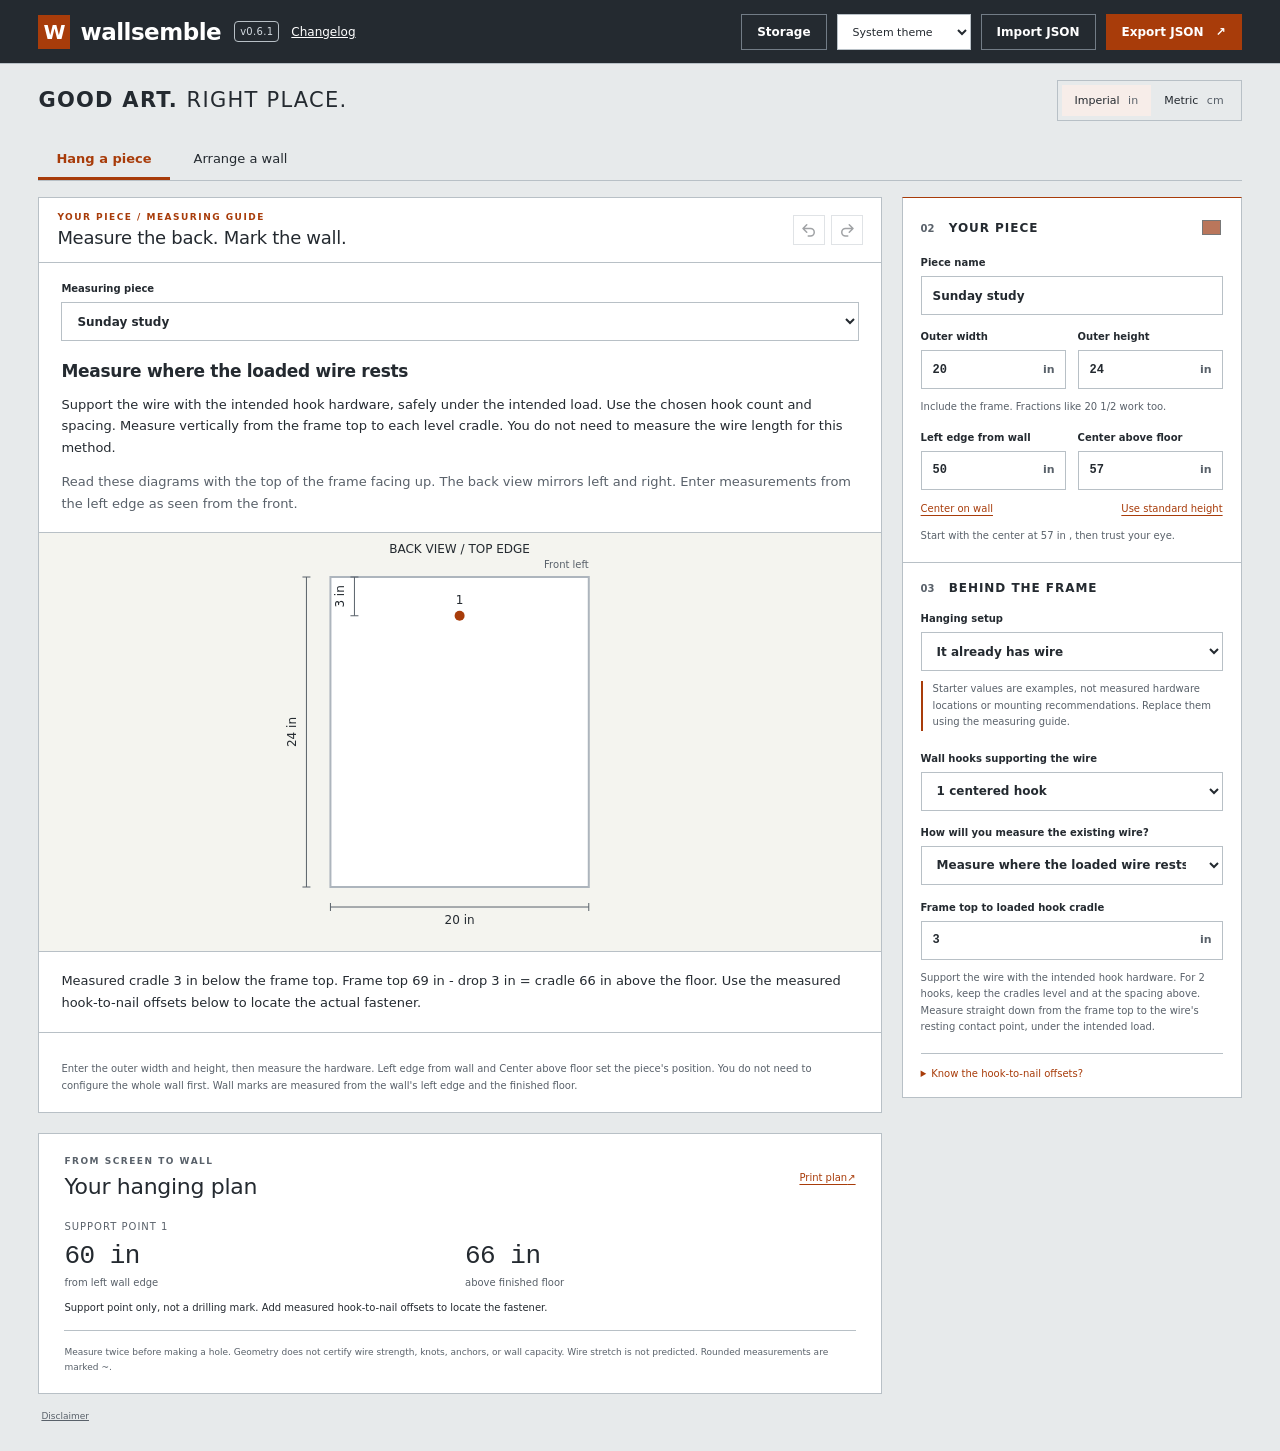
==== index.html @ 039a0213 "deploy: v0.6.1" ====
<!doctype html>
<html lang="en">
  <head>
    <meta charset="UTF-8">
    <meta name="viewport" content="width=device-width, initial-scale=1.0">
    <meta name="theme-color" content="#e7eaeb">
    <script>
    try {
      const preference = localStorage.getItem("wallsemble.theme") || "system";
      const dark =
        preference === "dark" ||
        (preference === "system" &&
          matchMedia("(prefers-color-scheme: dark)").matches);
      document.documentElement.dataset.theme = dark ? "dark" : "light";
    } catch {
      document.documentElement.dataset.theme = matchMedia(
        "(prefers-color-scheme: dark)",
      ).matches
        ? "dark"
        : "light";
    }
    </script>
    <meta
      name="description"
      content="A little planning for a wall that feels right. Calculate picture hanging points, explore placement, and keep your measurements on your device."
    >
    <title>Wallsemble - make room for your art</title>
    <link
      rel="icon"
      href="data:image/svg+xml,%3Csvg xmlns='http://www.w3.org/2000/svg' viewBox='0 0 32 32'%3E%3Crect width='32' height='32' fill='%23a83c0a'/%3E%3Cpath d='M7 9l4 15 5-11 5 11 4-15' fill='none' stroke='%23ffffff' stroke-width='2'/%3E%3C/svg%3E"
    >
    <script type="module" crossorigin src="./assets/app-CpBJ0IDQ.js"></script>
    <link rel="modulepreload" crossorigin href="./assets/theme-D4Ay0iBO.js">
    <link rel="stylesheet" crossorigin href="./assets/theme-w2o9_EHN.css">
  </head>
  <body>
    <a class="skip-link" href="#workspace">Skip to workspace</a>
    <header class="topbar">
      <div class="brand-group">
        <a class="brand" href="./" aria-label="Wallsemble home">
          <span class="brand-mark" aria-hidden="true">W</span>wallsemble<span
            class="version"
          >
            v0.6.1
          </span>
        </a>
        <a
          class="release-link"
          href="./changelog.html"
          target="_blank"
          rel="noopener"
          title="Open changelog in a new tab"
          >Changelog</a
        >
      </div>
      <div class="top-actions">
        <button id="storage-button" class="button quiet" type="button">
          Storage
        </button>
        <select id="theme-picker" aria-label="Color theme">
          <option value="system">System theme</option>
          <option value="light">Light theme</option>
          <option value="dark">Dark theme</option>
        </select>
        <button id="import-button" class="button quiet" type="button">
          Import JSON
        </button>
        <input
          id="import-file"
          type="file"
          accept=".json,application/json"
          hidden
        >
        <button id="export-button" class="button dark" type="button">
          Export JSON<span aria-hidden="true">&#8599;</span>
        </button>
      </div>
    </header>

    <main id="workspace">
      <section class="intro" aria-labelledby="page-title">
        <div>
          <p class="eyebrow">A PLACE FOR YOUR PIECES</p>
          <h1 id="page-title">Good art. <em>Right place.</em></h1>
          <p class="intro-copy">
            Choose a position and calculate your hanging points.
          </p>
        </div>
        <fieldset class="unit-picker" aria-label="Measurement units">
          <button type="button" data-units="in" aria-pressed="true">
            Imperial <span>in</span>
          </button>
          <button type="button" data-units="cm" aria-pressed="false">
            Metric <span>cm</span>
          </button>
        </fieldset>
      </section>
      <p id="notice" class="notice" role="status" hidden></p>
      <p id="save-status" class="notice" role="status" hidden></p>
      <div class="workspace-tabs" role="tablist" aria-label="Planning views">
        <button
          id="workspace-hang"
          type="button"
          role="tab"
          aria-selected="true"
          aria-controls="hang-view"
        >
          Hang a piece
        </button>
        <button
          id="workspace-arrange"
          type="button"
          role="tab"
          aria-selected="false"
          aria-controls="arrange-view"
          tabindex="-1"
        >
          Arrange a wall
        </button>
      </div>
      <div class="workspace-grid">
        <aside class="controls" aria-label="Arrangement measurements">
          <div class="tool-tabs" role="tablist" aria-label="Workspace tools">
            <button
              id="tab-wall"
              role="tab"
              type="button"
              aria-controls="tool-wall"
              aria-selected="false"
              tabindex="-1"
            >
              Wall <kbd aria-hidden="true">1</kbd>
            </button>
            <button
              id="tab-arrange"
              role="tab"
              type="button"
              aria-controls="tool-arrange"
              aria-selected="true"
            >
              Arrange <kbd aria-hidden="true">2</kbd>
            </button>
            <button
              id="tab-install"
              role="tab"
              type="button"
              aria-controls="tool-install"
              aria-selected="false"
              tabindex="-1"
            >
              Install <kbd aria-hidden="true">3</kbd>
            </button>
          </div>
          <p id="tool-description" class="tool-description"></p>
          <fieldset class="mode-picker" aria-label="What are you hanging?">
            <button
              class="mode active"
              data-mode="single"
              type="button"
              aria-pressed="true"
            >
              <span class="mode-symbol" aria-hidden="true">&#9633;</span>
              A large piece
            </button>
            <button
              class="mode"
              data-mode="composition"
              type="button"
              aria-pressed="false"
            >
              <span class="mode-symbol" aria-hidden="true">&#9707;</span>
              Composition
            </button>
          </fieldset>
          <section
            id="layout-controls"
            class="control-section"
            aria-labelledby="layout-heading"
          >
            <div class="section-heading">
              <h2 id="layout-heading">Your arrangements</h2>
              <span id="piece-count" class="small-label"></span>
            </div>
            <label>Active layout<select id="layout-picker"></select></label>
            <label class="spaced"
              >Layout name<input
                id="layout-name"
                type="text"
                maxlength="100"
              ></label
            >
            <div class="inline-actions">
              <button id="copy-layout" class="text-button" type="button">
                Duplicate layout
              </button><button
                id="delete-layout"
                class="text-button"
                type="button"
              >
                Delete layout
              </button>
            </div>
            <div id="composition-tools" hidden>
              <p class="small-label spaced">
                PIECES
                <span class="hint"> / select to edit, check to group</span>
              </p>
              <div id="piece-list" class="piece-list"></div>
              <div class="composition-actions">
                <button id="add-piece" class="button quiet" type="button">
                  Add piece
                </button><button
                  id="copy-piece"
                  class="button quiet"
                  type="button"
                >
                  Duplicate
                </button><button
                  id="delete-piece"
                  class="button quiet"
                  type="button"
                >
                  Delete selected
                </button>
              </div>
              <p id="selection-summary" class="hint" role="status"></p>
              <button
                id="select-composition"
                class="text-button spaced"
                type="button"
              >
                Select composition
              </button>
              <div class="inline-actions">
                <button id="group-pieces" class="text-button" type="button">
                  Group selected
                </button><button
                  id="ungroup-pieces"
                  class="text-button"
                  type="button"
                >
                  Ungroup
                </button>
              </div>
              <label id="group-name-label" class="spaced" hidden
                >Composition name<input
                  id="group-name"
                  type="text"
                  maxlength="100"
                ></label
              >
              <p class="small-label spaced">LAYOUT PRESETS</p>
              <label class="inset-label"
                >Template gap<span class="measure-input short"
                  ><input id="layout-gap" type="text" inputmode="decimal">
                  <span data-unit>in</span></span
                ></label
              >
              <fieldset class="preset-grid" aria-label="Layout presets">
                <button data-arrange="row" class="button quiet" type="button">
                  <svg viewBox="0 0 64 40" aria-hidden="true">
                    <path
                      d="M5 10h14v20H5z M25 10h14v20H25z M45 10h14v20H45z"
                    />
                  </svg
                  >Row
                </button>
                <button
                  data-arrange="column"
                  class="button quiet"
                  type="button"
                >
                  <svg viewBox="0 0 64 40" aria-hidden="true">
                    <path d="M23 2h18v9H23z M23 15h18v10H23z M23 29h18v9H23z" />
                  </svg
                  >Column
                </button>
                <button data-arrange="grid" class="button quiet" type="button">
                  <svg viewBox="0 0 64 40" aria-hidden="true">
                    <path
                      d="M12 3h16v14H12z M36 3h16v14H36z M12 23h16v14H12z M36 23h16v14H36z"
                    />
                  </svg
                  >Grid
                </button>
                <button
                  data-arrange="staggered"
                  class="button quiet"
                  type="button"
                >
                  <svg viewBox="0 0 64 40" aria-hidden="true">
                    <path
                      d="M4 3h16v14H4z M28 3h16v14H28z M16 23h16v14H16z M40 23h16v14H40z"
                    />
                  </svg
                  >Staggered
                </button>
                <button
                  data-arrange="staircase"
                  class="button quiet"
                  type="button"
                >
                  <svg viewBox="0 0 64 40" aria-hidden="true">
                    <path d="M5 22h14v16H5z M25 12h14v16H25z M45 2h14v16H45z" />
                  </svg
                  >Staircase
                </button>
                <button
                  id="randomize-layout"
                  class="button quiet"
                  type="button"
                >
                  <svg viewBox="0 0 64 40" aria-hidden="true">
                    <path
                      d="M5 8h14v22H5z M25 2h15v14H25z M25 22h15v16H25z M46 10h13v20H46z"
                    />
                  </svg
                  >Randomize
                </button>
              </fieldset>
              <p id="arrangement-status" class="hint" role="status">
                Presets fit inside wall insets and furniture clearance without
                changing sizes or gaps. Randomize also avoids other pieces.
              </p>
              <div class="composition-actions">
                <button data-arrange="top" class="button quiet" type="button">
                  Align tops
                </button><button
                  data-arrange="middle"
                  class="button quiet"
                  type="button"
                >
                  Align centers
                </button><button
                  data-arrange="distribute"
                  class="button quiet"
                  type="button"
                >
                  Equal gaps
                </button>
              </div>
              <label class="snap-toggle"
                ><input id="snap-toggle" type="checkbox">
                Snap while dragging
                <span id="snap-step" class="hint"></span></label
              >
              <p class="hint">
                Click a picture to select it; drag to move the selection.
                Shift-click adds or removes pieces. Use Select composition to
                move the whole group. Tools affect checked pieces, or all pieces
                if fewer than 2 are checked.
              </p>
            </div>
          </section>
          <form id="measurements" novalidate>
            <div id="hang-fields"></div>
            <div
              id="tool-wall"
              role="tabpanel"
              aria-labelledby="tab-wall"
              hidden
            ></div>
            <div
              id="tool-arrange"
              role="tabpanel"
              aria-labelledby="tab-arrange"
            ></div>
            <div
              id="tool-install"
              role="tabpanel"
              aria-labelledby="tab-install"
              hidden
            >
              <div id="install-fields"></div>
            </div>
            <section class="control-section" aria-labelledby="wall-heading">
              <div class="section-heading">
                <h2 id="wall-heading"><span>01</span> Your wall</h2>
                <span class="small-label">Shared by all layouts</span>
              </div>
              <p class="section-copy">Start with the space you have.</p>
              <div class="field-grid">
                <label>
                  Wall width
                  <span class="measure-input">
                    <input
                      id="wall-width"
                      data-path="wall.width"
                      inputmode="decimal"
                      type="text"
                    >
                    <span data-unit>in</span>
                  </span>
                </label>
                <label>
                  Wall height
                  <span class="measure-input">
                    <input
                      id="wall-height"
                      data-path="wall.height"
                      inputmode="decimal"
                      type="text"
                    >
                    <span data-unit>in</span>
                  </span>
                </label>
              </div>
              <label class="snap-toggle"
                ><input id="link-insets" type="checkbox" checked>
                Link wall insets <small>(uses left inset)</small></label
              >
              <label id="uniform-inset" class="inset-label">
                Inset on all sides
                <span class="measure-input short">
                  <input id="wall-padding" inputmode="decimal" type="text">
                  <span data-unit>in</span>
                </span>
              </label>
              <div
                id="individual-insets"
                class="field-grid inset-fields"
                hidden
              >
                <label
                  >Top inset<span class="measure-input"
                    ><input
                      id="inset-top"
                      data-path="wall.padding.top"
                      inputmode="decimal"
                      type="text"
                    ><span data-unit>in</span></span
                  ></label
                >
                <label
                  >Right inset<span class="measure-input"
                    ><input
                      id="inset-right"
                      data-path="wall.padding.right"
                      inputmode="decimal"
                      type="text"
                    ><span data-unit>in</span></span
                  ></label
                >
                <label
                  >Bottom inset<span class="measure-input"
                    ><input
                      id="inset-bottom"
                      data-path="wall.padding.bottom"
                      inputmode="decimal"
                      type="text"
                    ><span data-unit>in</span></span
                  ></label
                >
                <label
                  >Left inset<span class="measure-input"
                    ><input
                      id="inset-left"
                      data-path="wall.padding.left"
                      inputmode="decimal"
                      type="text"
                    ><span data-unit>in</span></span
                  ></label
                >
              </div>
              <p class="hint">
                The dashed line is a guide, not a boundary. Insets never move
                your pieces.
              </p>
            </section>

            <div id="piece-fields-home">
              <div id="piece-fields">
                <section
                  class="control-section"
                  aria-labelledby="piece-heading"
                >
                  <div class="section-heading">
                    <h2 id="piece-heading"><span>02</span> Your piece</h2>
                    <input
                      id="piece-color"
                      type="color"
                      aria-label="Piece color"
                    >
                  </div>
                  <label>
                    Piece name
                    <input id="piece-label" type="text" maxlength="100">
                  </label>
                  <div class="field-grid spaced">
                    <label>
                      Outer width
                      <span class="measure-input">
                        <input
                          id="piece-width"
                          data-path="piece.shape.width"
                          inputmode="decimal"
                          type="text"
                        >
                        <span data-unit>in</span>
                      </span>
                    </label>
                    <label>
                      Outer height
                      <span class="measure-input">
                        <input
                          id="piece-height"
                          data-path="piece.shape.height"
                          inputmode="decimal"
                          type="text"
                        >
                        <span data-unit>in</span>
                      </span>
                    </label>
                  </div>
                  <p class="hint">
                    Include the frame. Fractions like 20 1/2 work too.
                  </p>
                  <div class="field-grid spaced">
                    <label>
                      Left edge from wall
                      <span class="measure-input">
                        <input
                          id="piece-left"
                          data-path="piece.left"
                          inputmode="decimal"
                          type="text"
                        >
                        <span data-unit>in</span>
                      </span>
                    </label>
                    <label>
                      Center above floor
                      <span class="measure-input">
                        <input
                          id="piece-center"
                          data-path="piece.centerHeight"
                          inputmode="decimal"
                          type="text"
                        >
                        <span data-unit>in</span>
                      </span>
                    </label>
                  </div>
                  <div class="inline-actions">
                    <button id="center-piece" class="text-button" type="button">
                      Center on wall
                    </button>
                    <button id="reset-height" class="text-button" type="button">
                      Use standard height
                    </button>
                  </div>
                  <p class="hint">
                    Start with the center at
                    <span id="standard-height">57 in</span>
                    , then trust your eye.
                  </p>
                </section>

                <section
                  class="control-section"
                  aria-labelledby="hardware-heading"
                >
                  <div class="section-heading">
                    <h2 id="hardware-heading">
                      <span>03</span>
                      Behind the frame
                    </h2>
                  </div>
                  <label>
                    Hanging setup<select id="hanging-kind">
                      <option value="existing-wire">It already has wire</option>
                      <option value="direct-one">1 direct hanger</option>
                      <option value="direct-two">2 direct hangers</option>
                      <option value="new-wire">I'm adding wire or twine</option>
                    </select>
                  </label>
                  <p class="hint example-note">
                    Starter values are examples, not measured hardware locations
                    or mounting recommendations. Replace them using the
                    measuring guide.
                  </p>
                  <div id="wire-settings">
                    <label
                      >Wall hooks supporting the wire<select
                        id="wire-hook-count"
                      >
                        <option value="1">1 centered hook</option>
                        <option value="2">2 centered, level hooks</option>
                      </select></label
                    >
                    <label id="wire-spacing-field" class="spaced" hidden
                      >Distance between hook cradles<span class="measure-input"
                        ><input
                          id="wire-hook-spacing"
                          data-path="piece.hanging.wire.hookSpacing"
                          type="text"
                          inputmode="decimal"
                        ><span data-unit>in</span></span
                      ></label
                    >
                    <label id="wire-input-field" class="spaced"
                      >How will you measure the existing wire?<select
                        id="wire-input"
                      >
                        <option value="measured">
                          Measure where the loaded wire rests
                        </option>
                        <option value="length">
                          Calculate from its existing length
                        </option>
                      </select></label
                    >
                  </div>
                  <div data-setup="existing-wire" class="setup-fields">
                    <label>
                      Frame top to loaded hook cradle
                      <span class="measure-input">
                        <input
                          id="support-drop"
                          data-path="piece.hanging.supportDrop"
                          inputmode="decimal"
                          type="text"
                        >
                        <span data-unit>in</span>
                      </span>
                    </label>
                    <p class="hint">
                      Support the wire with the intended hook hardware. For 2
                      hooks, keep the cradles level and at the spacing above.
                      Measure straight down from the frame top to the wire's
                      resting contact point, under the intended load.
                    </p>
                  </div>
                  <div data-setup="direct" class="setup-fields" hidden>
                    <p class="hint">
                      Measure each resting point from the frame's top-left
                      corner, as seen from the front. Transfer measurements from
                      the back with care. Each setup keeps its own measurements.
                    </p>
                    <button
                      id="direct-example"
                      class="text-button"
                      type="button"
                    >
                      Use centered example
                    </button>
                    <p class="hint">
                      Replaces this setup's positions; Undo restores them.
                      Examples are not measured hardware locations. Use your
                      actual support measurements before installing.
                    </p>
                    <div class="field-grid">
                      <label>
                        Hanger 1 from left
                        <span class="measure-input">
                          <input
                            id="direct-1-x"
                            data-path="piece.hanging.direct.0.x"
                            inputmode="decimal"
                            type="text"
                          >
                          <span data-unit>in</span>
                        </span>
                      </label>
                      <label>
                        Hanger 1 below top
                        <span class="measure-input">
                          <input
                            id="direct-1-y"
                            data-path="piece.hanging.direct.0.y"
                            inputmode="decimal"
                            type="text"
                          >
                          <span data-unit>in</span>
                        </span>
                      </label>
                    </div>
                    <div id="second-hanger" class="field-grid spaced" hidden>
                      <label>
                        Hanger 2 from left
                        <span class="measure-input">
                          <input
                            id="direct-2-x"
                            data-path="piece.hanging.direct.1.x"
                            inputmode="decimal"
                            type="text"
                          >
                          <span data-unit>in</span>
                        </span>
                      </label>
                      <label>
                        Hanger 2 below top
                        <span class="measure-input">
                          <input
                            id="direct-2-y"
                            data-path="piece.hanging.direct.1.y"
                            inputmode="decimal"
                            type="text"
                          >
                          <span data-unit>in</span>
                        </span>
                      </label>
                    </div>
                  </div>
                  <div id="wire-geometry" class="setup-fields" hidden>
                    <p class="hint">
                      Measure the actual attachment contact points on the back
                      of the frame. This geometry assumes level attachments
                      centered on the frame and level hooks. For asymmetric
                      attachments, use the loaded-contact measurement instead.
                    </p>
                    <label id="wire-length-field" hidden
                      >C. Existing wire between attachments<span
                        class="measure-input"
                        ><input
                          id="wire-length"
                          data-path="piece.hanging.wire.length"
                          data-optional
                          type="text"
                          inputmode="decimal"
                          placeholder="Measure along the wire"
                        ><span data-unit>in</span></span
                      ><small
                        >Follow the wire between its attachment contact points.
                        Exclude wrapped or loose ends.</small
                      ></label
                    >
                    <label>
                      A. Distance between attachments
                      <span class="measure-input">
                        <input
                          id="wire-span"
                          data-path="piece.hanging.wire.span"
                          inputmode="decimal"
                          type="text"
                        >
                        <span data-unit>in</span>
                      </span>
                    </label>
                    <div class="field-grid spaced">
                      <label>
                        B. Attachments below frame top
                        <span class="measure-input">
                          <input
                            id="wire-attachment"
                            data-path="piece.hanging.wire.attachmentDrop"
                            inputmode="decimal"
                            type="text"
                          >
                          <span data-unit>in</span>
                        </span>
                      </label>
                      <label id="wire-target-field">
                        C. Hook cradle below frame top
                        <span class="measure-input">
                          <input
                            id="wire-support"
                            data-path="piece.hanging.wire.supportDrop"
                            inputmode="decimal"
                            type="text"
                          >
                          <span data-unit>in</span>
                        </span>
                      </label>
                    </div>
                    <label id="wire-target-control"
                      >Choose the wire's rise visually<input
                        id="wire-target-slider"
                        type="range"
                        min="0"
                        max="5"
                        step="0.0625"
                      ><small
                        >Move the orange control in the diagram or use this
                        slider. The attachment locations stay fixed. A shallower
                        wire angle increases forces; this is geometry, not a
                        strength recommendation.</small
                      ></label
                    >
                    <div id="wire-allowances">
                      <p class="small-label spaced">
                        EXTRA FOR FASTENING EACH END
                      </p>
                      <div class="field-grid">
                        <label>
                          Left allowance
                          <span class="measure-input">
                            <input
                              id="wire-left"
                              data-path="piece.hanging.wire.leftAllowance"
                              data-optional
                              inputmode="decimal"
                              type="text"
                              placeholder="Not set"
                            >
                            <span data-unit>in</span>
                          </span>
                        </label>
                        <label>
                          Right allowance
                          <span class="measure-input">
                            <input
                              id="wire-right"
                              data-path="piece.hanging.wire.rightAllowance"
                              data-optional
                              inputmode="decimal"
                              type="text"
                              placeholder="Not set"
                            >
                            <span data-unit>in</span>
                          </span>
                        </label>
                      </div>
                      <p class="hint">
                        Supply your own fastening allowances. No universal knot
                        or wrap allowance is assumed.
                      </p>
                    </div>
                    <label>
                      Actual taut support below top
                      <small class="optional">optional, after fitting</small>
                      <span class="measure-input">
                        <input
                          id="wire-measured"
                          data-path="piece.hanging.wire.measuredDrop"
                          data-optional
                          inputmode="decimal"
                          type="text"
                          placeholder="Use estimate"
                        >
                        <span data-unit>in</span>
                      </span>
                    </label>
                    <p class="hint">
                      Remeasure after fitting the wire. This replaces the
                      estimated offset in your wall marks.
                    </p>
                  </div>
                  <button
                    id="confirm-wire-measurement"
                    class="text-button spaced"
                    type="button"
                    hidden
                  >
                    Confirm loaded measurement for this hook configuration
                  </button>
                  <details class="hardware-offsets">
                    <summary>Know the hook-to-nail offsets?</summary>
                    <svg
                      class="hook-offset-guide"
                      role="img"
                      aria-label="Measure from the wire cradle to the actual wall fastener hole. Positive vertical offset is upwards."
                      viewBox="0 0 290 130"
                    >
                      <path
                        d="M65 20v58q0 17 20 17q15 0 15-15M52 25h26M65 12v26"
                        fill="none"
                        stroke="currentColor"
                        stroke-width="2"
                      />
                      <circle cx="85" cy="95" r="4" fill="currentColor" />
                      <path
                        d="M130 95V25m-4 5l4-5 4 5M123 95h14M123 25h14"
                        fill="none"
                        stroke="currentColor"
                      />
                      <text x="149" y="29">Nail / screw hole</text>
                      <text x="149" y="64">Measure upwards</text>
                      <text x="149" y="100">Wire / hanger cradle</text>
                    </svg>
                    <p class="hint">
                      Leave blank for support points only. Enter both offsets
                      for a nail/screw mark. Positive means right or up; zero is
                      a measured zero.
                    </p>
                    <div class="field-grid">
                      <label>
                        Fastener 1 right of support
                        <span class="measure-input">
                          <input
                            id="offset-1-x"
                            data-path="piece.hanging.offsets.0.x"
                            data-optional
                            inputmode="decimal"
                            type="text"
                            placeholder="Unknown"
                          >
                          <span data-unit>in</span>
                        </span>
                      </label>
                      <label>
                        Fastener 1 above support
                        <span class="measure-input">
                          <input
                            id="offset-1-y"
                            data-path="piece.hanging.offsets.0.y"
                            data-optional
                            inputmode="decimal"
                            type="text"
                            placeholder="Unknown"
                          >
                          <span data-unit>in</span>
                        </span>
                      </label>
                    </div>
                    <div id="second-offset" class="field-grid spaced" hidden>
                      <label>
                        Fastener 2 right of support
                        <span class="measure-input">
                          <input
                            id="offset-2-x"
                            data-path="piece.hanging.offsets.1.x"
                            data-optional
                            inputmode="decimal"
                            type="text"
                            placeholder="Unknown"
                          >
                          <span data-unit>in</span>
                        </span>
                      </label>
                      <label>
                        Fastener 2 above support
                        <span class="measure-input">
                          <input
                            id="offset-2-y"
                            data-path="piece.hanging.offsets.1.y"
                            data-optional
                            inputmode="decimal"
                            type="text"
                            placeholder="Unknown"
                          >
                          <span data-unit>in</span>
                        </span>
                      </label>
                    </div>
                  </details>
                </section>
              </div>
            </div>
          </form>
        </aside>

        <div class="preview-column">
          <section class="preview-card" aria-labelledby="preview-heading">
            <div class="preview-toolbar">
              <div>
                <p id="preview-context" class="eyebrow">
                  YOUR PIECE / MEASURING GUIDE
                </p>
                <h2 id="preview-heading">Your wall, your arrangement.</h2>
              </div>
              <div class="history-actions">
                <button
                  id="measure-piece-button"
                  class="button quiet"
                  type="button"
                >
                  Measure selected piece
                </button>
                <button
                  id="edit-piece-button"
                  class="button quiet"
                  type="button"
                >
                  Edit piece
                </button>
                <button
                  id="undo"
                  class="icon-button"
                  type="button"
                  aria-label="Undo"
                  title="Undo (Ctrl/Cmd+Z)"
                  disabled
                >
                  <svg viewBox="0 0 24 24" aria-hidden="true" focusable="false">
                    <path d="m9 5-5 5 5 5M4 10h10a5 5 0 0 1 0 10h-3" />
                  </svg>
                </button>
                <button
                  id="redo"
                  class="icon-button"
                  type="button"
                  aria-label="Redo"
                  title="Redo (Ctrl/Cmd+Shift+Z)"
                  disabled
                >
                  <svg viewBox="0 0 24 24" aria-hidden="true" focusable="false">
                    <path d="m15 5 5 5-5 5M20 10H10a5 5 0 0 0 0 10h3" />
                  </svg>
                </button>
              </div>
            </div>
            <section
              id="hang-view"
              role="tabpanel"
              aria-labelledby="workspace-hang"
              class="hang-view"
            >
              <div class="hanging-guide">
                <label
                  >Measuring piece<select
                    id="hang-piece-picker"
                  ></select></label
                >
                <h2 id="measuring-title">Start with your frame and hardware</h2>
                <p id="measuring-instructions"></p>
                <p class="hint">
                  Read these diagrams with the top of the frame facing up. The
                  back view mirrors left and right. Enter measurements from the
                  left edge as seen from the front.
                </p>
              </div>
              <svg
                id="hanging-canvas"
                class="hanging-canvas"
                aria-labelledby="hanging-title hanging-description"
              >
                <title id="hanging-title">Back-of-frame measuring guide</title>
                <desc id="hanging-description"></desc>
                <g id="hanging-drawing"></g>
              </svg>
              <p
                id="hanging-calculation"
                class="hanging-calculation"
                aria-live="polite"
              ></p>
              <p class="hint hanging-help">
                Enter the outer width and height, then measure the hardware.
                Left edge from wall and Center above floor set the piece's
                position. You do not need to configure the whole wall first.
                Wall marks are measured from the wall's left edge and the
                finished floor.
              </p>
            </section>
            <div
              id="arrange-view"
              role="tabpanel"
              aria-labelledby="workspace-arrange"
              hidden
            >
              <fieldset class="view-tools" aria-label="Canvas view controls">
                <button
                  id="zoom-out"
                  class="button quiet"
                  type="button"
                  aria-label="Zoom out"
                >
                  &#8722;
                </button>
                <output id="zoom-level" aria-label="Canvas zoom">100%</output>
                <button
                  id="zoom-in"
                  class="button quiet"
                  type="button"
                  aria-label="Zoom in"
                >
                  +
                </button>
                <button
                  id="fit-view"
                  class="button quiet"
                  type="button"
                  title="Fit wall (F)"
                >
                  Fit
                </button>
                <button
                  id="pan-view"
                  class="button quiet"
                  type="button"
                  aria-pressed="false"
                >
                  Pan
                </button>
                <button
                  id="dimension-toggle"
                  class="button quiet"
                  type="button"
                  aria-pressed="true"
                  title="Dimensions (D)"
                >
                  Dimensions
                </button>
                <button
                  id="shortcut-help"
                  class="button quiet"
                  type="button"
                  aria-label="Keyboard shortcuts"
                >
                  Shortcuts ?
                </button>
              </fieldset>
              <section
                class="placement-guidance"
                aria-label="Placement guidance"
              >
                <div class="context-toolbar">
                  <label
                    >Placement context<select id="placement-context">
                      <option value="empty">Empty wall</option>
                      <option value="furniture">Above furniture</option>
                    </select></label
                  >
                  <button
                    id="apply-placement"
                    class="button quiet"
                    type="button"
                  >
                    Apply placement
                  </button>
                </div>
                <p id="guidance-summary" class="hint" role="status"></p>
                <details id="furniture-settings" hidden>
                  <summary>Edit furniture measurements</summary>
                  <p class="hint">
                    Starter furniture values are examples. Replace them with
                    your measurements. Editing these fields never moves artwork.
                  </p>
                  <label
                    >Furniture name<input
                      id="furniture-label"
                      type="text"
                      maxlength="100"
                    ></label
                  >
                  <div class="field-grid furniture-fields">
                    <label
                      >Furniture width<span class="measure-input"
                        ><input
                          id="furniture-width"
                          data-path="context.furniture.width"
                          type="text"
                          inputmode="decimal"
                        ><span data-unit>in</span></span
                      ></label
                    >
                    <label
                      >Furniture top above floor<span class="measure-input"
                        ><input
                          id="furniture-height"
                          data-path="context.furniture.height"
                          type="text"
                          inputmode="decimal"
                        ><span data-unit>in</span></span
                      ></label
                    >
                    <label
                      >Furniture left from wall<span class="measure-input"
                        ><input
                          id="furniture-left"
                          data-path="context.furniture.left"
                          type="text"
                          inputmode="decimal"
                        ><span data-unit>in</span></span
                      ></label
                    >
                    <label
                      >Clearance above furniture<span class="measure-input"
                        ><input
                          id="furniture-clearance"
                          data-path="context.clearance"
                          type="text"
                          inputmode="decimal"
                        ><span data-unit>in</span></span
                      ></label
                    >
                  </div>
                </details>
                <p class="guidance-source hint">
                  Applies to the entire layout. Suggestions are starting points,
                  not rules.
                  <a
                    href="https://artandfound.co/framing-care/how-to-hang-art/"
                    target="_blank"
                    rel="noopener noreferrer"
                    >Guidance source</a
                  >
                </p>
              </section>
              <div class="wall-size"><span id="wall-dimensions"></span></div>
              <div class="canvas-container">
                <svg
                  id="wall-canvas"
                  aria-labelledby="canvas-title canvas-description"
                  viewBox="0 0 120 96"
                >
                  <title id="canvas-title">Your wall arrangement</title>
                  <desc id="canvas-description">
                    Click a picture to select it, drag to move it, or
                    double-click to edit beside it. Shift-click selects multiple
                    pictures. Arrow keys move the selection.
                  </desc>
                  <rect id="wall-background" fill="#e9e5db" />
                  <g id="wall-guides"></g>
                  <g id="furniture" pointer-events="none"></g>
                  <g id="frames"></g>
                  <g id="wall-marks" pointer-events="none"></g>
                  <g id="dimension-points" pointer-events="none"></g>
                  <g id="dimensions"></g>
                </svg>
              </div>
              <div class="canvas-footer">
                <span>
                  <span class="legend-dot"></span>
                  <span id="canvas-label">Sunday study</span>
                </span>
                <span>
                  Click to select / Drag to move / Double-click to edit
                </span>
              </div>
              <div class="height-note">
                <span id="placement-summary"></span>
                <span class="small-label"
                  >MEASURED FROM THE FINISHED FLOOR</span
                >
              </div>
            </div>
            <p id="print-context"></p>
          </section>

          <section
            id="feedback"
            class="feedback"
            aria-live="polite"
            hidden
          ></section>

          <section class="results-card" aria-labelledby="results-heading">
            <div class="results-heading">
              <div>
                <p class="eyebrow">FROM SCREEN TO WALL</p>
                <h2 id="results-heading">Your hanging plan</h2>
              </div>
              <button id="print-button" class="text-button" type="button">
                Print plan<span aria-hidden="true">&#8599;</span>
              </button>
            </div>
            <div class="results-grid">
              <div>
                <div id="marks" aria-live="polite"></div>
                <div id="wire-result" class="wire-result" hidden></div>
              </div>
              <figure class="hardware-figure">
                <svg
                  id="hardware-diagram"
                  role="img"
                  aria-label="Support points behind the frame, shown in front-view coordinates"
                  viewBox="-2 -2 24 28"
                ></svg>
                <figcaption>
                  Behind the frame<br>
                  <span>Coordinates use the front-view left edge.</span>
                </figcaption>
              </figure>
            </div>
            <p class="safety-note">
              Measure twice before making a hole. Geometry does not certify wire
              strength, knots, anchors, or wall capacity. Wire stretch is not
              predicted. Rounded measurements are marked ~.
            </p>
          </section>
          <footer class="workspace-footer">
            <a
              href="./disclaimer.html"
              target="_blank"
              rel="noopener"
              title="Open disclaimer in a new tab"
              >Disclaimer</a
            >
          </footer>
        </div>
      </div>
    </main>
    <dialog
      id="piece-editor"
      class="piece-editor"
      aria-labelledby="piece-editor-title"
    >
      <header class="piece-editor-header">
        <div>
          <p class="eyebrow">RIGHT HERE, NEXT TO YOUR PIECE</p>
          <h2 id="piece-editor-title">Edit picture</h2>
        </div>
        <form method="dialog">
          <button
            class="icon-button"
            type="submit"
            aria-label="Close piece editor"
          >
            &#215;
          </button>
        </form>
      </header>
      <p class="piece-editor-hint">
        Changes update the wall immediately. Press Escape to close this panel.
      </p>
      <div
        id="piece-editor-feedback"
        class="feedback"
        role="status"
        hidden
      ></div>
      <div id="piece-editor-fields"></div>
    </dialog>
    <dialog
      id="dimension-editor"
      class="dimension-editor"
      aria-labelledby="dimension-title"
    >
      <form id="dimension-form" novalidate>
        <h2 id="dimension-title">Edit dimension</h2>
        <label
          >Exact value <span id="dimension-unit"></span>
          <input
            id="dimension-value"
            type="text"
            inputmode="decimal"
            autocomplete="off"
          ></label
        >
        <p id="dimension-error" class="feedback error" role="alert" hidden></p>
        <p class="hint">
          Press Enter to apply or Escape to cancel. Position anchors stay fixed.
        </p>
        <div class="dimension-actions">
          <button class="button dark" type="submit">Apply dimension</button
          ><button id="dimension-cancel" class="button quiet" type="button">
            Cancel
          </button>
        </div>
      </form>
    </dialog>
    <dialog
      id="shortcuts-dialog"
      class="storage-dialog"
      aria-labelledby="shortcuts-title"
    >
      <header class="storage-heading">
        <h2 id="shortcuts-title">Keyboard shortcuts</h2>
        <form method="dialog">
          <button
            class="icon-button"
            type="submit"
            aria-label="Close keyboard shortcuts"
          >
            &#215;
          </button>
        </form>
      </header>
      <dl class="shortcut-list">
        <dt>1 / 2 / 3</dt>
        <dd>Wall / Arrange / Install tools</dd>
        <dt>D</dt>
        <dd>Show or hide dimensions</dd>
        <dt>F</dt>
        <dd>Fit the wall to the view</dd>
        <dt>Arrow keys</dt>
        <dd>Nudge a focused picture. Hold Shift for a larger step.</dd>
        <dt>Option/Alt + drag</dt>
        <dd>
          First movement chooses horizontal or vertical. The other position
          stays fixed for that drag. Shift+click still selects multiple
          pictures.
        </dd>
        <dt>Cmd/Ctrl + Z</dt>
        <dd>Undo. Add Shift to redo.</dd>
        <dt>?</dt>
        <dd>Open this help</dd>
      </dl>
      <p>
        Click a dimension to edit its exact value. Drag empty canvas to pan, or
        enable Pan to drag anywhere. Ctrl/Cmd + wheel zooms around the pointer.
        On touchscreens, use the zoom buttons and Pan.
      </p>
      <p>
        Shortcuts do not intercept typing or modal controls. Zoom, pan and tool
        selection change only this view, never exported measurements.
      </p>
    </dialog>
    <dialog
      id="storage-dialog"
      class="storage-dialog"
      aria-labelledby="storage-title"
    >
      <header class="storage-heading">
        <h2 id="storage-title">Manage browser storage</h2>
        <form method="dialog">
          <button
            class="icon-button"
            type="submit"
            aria-label="Close storage settings"
          >
            &#215;
          </button>
        </form>
      </header>
      <p>
        Choose which Wallsemble data to clear. Export JSON first if you want to
        keep a backup.
      </p>
      <label class="storage-choice"
        ><input id="clear-local" type="checkbox">
        <span
          >Local storage<small
            >Saved arrangements and theme preference. Also resets the open
            layout so old data is not saved back.</small
          ></span
        ></label
      >
      <label class="storage-choice"
        ><input id="clear-session" type="checkbox">
        <span
          >Session storage<small
            >Wallsemble session keys in this tab and in-memory undo/redo
            history. Saved layouts stay unless local storage is also
            selected.</small
          ></span
        ></label
      >
      <p class="hint">
        Only keys beginning with wallsemble. are removed. Other apps sharing
        this origin are untouched. No project data is currently persisted in
        session storage.
      </p>
      <div class="storage-actions">
        <button id="clear-storage" class="button dark" type="button" disabled>
          Clear selected data
        </button>
      </div>
    </dialog>
  </body>
</html>
---- assets/theme-w2o9_EHN.css ----
:root{color:var(--ink);background:var(--background);font-synthesis:none;--green:#2d5149;--muted:#73796e;--line:#e2e3da;--paper:#fffefa;--background:#f6f5f0;--ink:#273e37;--wall:#e9e5db;--wall-line:#d3cebf;--selection:#426e64;--lightningcss-light:initial;--lightningcss-dark: ;color-scheme:light;font-family:Avenir Next,Avenir,Segoe UI,sans-serif}:root[data-theme=dark]{--background:#1c2421;--ink:#e0e8df;--green:#83b3a4;--muted:#a3ad9f;--line:#3c473e;--paper:#252f29;--wall:#343d36;--wall-line:#566052;--selection:#99cabc;--lightningcss-light: ;--lightningcss-dark:initial;color-scheme:dark}*{box-sizing:border-box}.hanging-canvas text{fill:var(--ink);font:12px system-ui,sans-serif}.hook-offset-guide text{fill:currentColor;font:12px system-ui,sans-serif}body{margin:0}button,input,select{font:inherit}button,a,input,select,summary{-webkit-tap-highlight-color:transparent}button,summary{cursor:pointer}button:disabled{cursor:not-allowed;opacity:.43}button{color:inherit}button,input,select{border-radius:7px}a{color:inherit}:focus-visible{outline-offset:3px;outline:3px solid #6f9c8b}:root [hidden]{display:none}.skip-link{z-index:3;background:#fff;padding:12px;position:absolute;top:-60px}.skip-link:focus{top:10px}.topbar{border-bottom:1px solid var(--line);justify-content:space-between;align-items:center;gap:20px;min-height:64px;padding:12px 3%;display:flex}.brand{letter-spacing:-1px;align-items:center;gap:10px;font-size:23px;font-weight:650;text-decoration:none;display:flex}.brand-group{align-items:center;gap:12px;display:flex}.release-link{color:inherit;white-space:nowrap;font-size:12px}.brand-mark{background:var(--green);color:#fffefa;border-radius:8px;place-items:center;width:32px;height:34px;font:italic 22px Georgia,serif;display:grid}.version{letter-spacing:.3px;color:var(--muted);border:1px solid #d5dacd;border-radius:4px;margin-left:3px;padding:4px 5px;font-size:10px;font-weight:500}.top-actions{flex-wrap:wrap;align-items:center;gap:10px;display:flex}.local-indicator{color:var(--muted);margin-right:14px;font-size:12px}.button{border:1px solid #d9ddd0;padding:10px 15px;font-size:12px;font-weight:600}.button.quiet{background:0 0}.button.dark{background:var(--green);border-color:var(--green);color:#fff}.button span{margin-left:12px}main{max-width:1800px;margin:auto;padding:16px 3% 30px}.intro{justify-content:space-between;align-items:center;gap:24px;margin-bottom:16px;display:flex}.eyebrow{letter-spacing:1.8px;color:var(--muted);margin:0 0 12px;font-size:10px;font-weight:650}h1{letter-spacing:-1.5px;margin:0;font:400 45px/1.15 Georgia,Times New Roman,serif}h1 em{color:#718574;font-weight:400}.intro-copy{color:var(--muted);margin-bottom:0;font-size:13px}.unit-picker{background:#eeefe7;border:1px solid #dce0d4;border-radius:8px;flex-shrink:0;min-width:0;margin:0;padding:4px;display:flex}.unit-picker button{background:0 0;border:none;padding:9px 13px;font-size:11px}.unit-picker button[aria-pressed=true]{background:var(--paper);box-shadow:0 1px 4px #283e3710}.unit-picker span{color:var(--muted);padding-left:5px}.workspace-grid{grid-template-columns:minmax(0,1fr) 340px;align-items:start;gap:20px;display:grid}.controls{background:var(--paper);border:1px solid var(--line);border-radius:12px;overflow:hidden}.mode-picker{border-bottom:1px solid var(--line);border-top:0;border-left:0;border-right:0;grid-template-columns:1fr 1fr;gap:6px;min-width:0;margin:0;padding:14px;display:grid}.mode{border:1px solid var(--line);background:0 0;flex-direction:column;justify-content:center;align-items:center;gap:5px;min-height:70px;font-size:11px;display:flex}.mode.active{background:#f1f5ed;border-color:#93aa96}.mode-symbol{font-size:22px;line-height:22px}.mode small{font-size:9px}.control-section{border-bottom:1px solid var(--line);padding:23px 21px}.control-section:last-child{border-bottom:0}.section-heading{justify-content:space-between;align-items:center;margin-bottom:16px;display:flex}h2{letter-spacing:-.3px;margin:0;font-size:15px;font-weight:550}.document-content h2{border-top:1px solid var(--line);margin:36px 0 8px;padding-top:20px;scroll-margin-top:20px;font-size:24px;line-height:1.3}.section-heading span{color:#929b87;letter-spacing:0;margin-right:9px;font-size:10px}.section-copy{color:var(--muted);margin:-5px 0 17px;font-size:12px}.small-label{letter-spacing:.7px;color:var(--muted);font-size:9px}.preset-grid{border:0;grid-template-columns:repeat(3,minmax(0,1fr));gap:6px;min-width:0;margin:12px 0 0;padding:0;display:grid}.preset-grid .button{flex-direction:column;align-items:center;gap:5px;min-width:0;padding:8px 3px;display:flex}.preset-grid svg{fill:none;stroke:currentColor;stroke-width:1.5px;width:54px;height:34px}label{color:#546153;font-size:10px;font-weight:550;line-height:1.5;display:block}input[type=text],select{color:#273e37;background:#fffefa;border:1px solid #dfe3d7;width:100%;min-width:0;height:39px;margin-top:6px;padding:10px 11px;font-size:12px;display:block}input[aria-invalid=true]{background:#fff3ee;border-color:#b6573e}input::placeholder{color:#969d90;font-size:11px}select{padding-right:20px}.measure-input{margin-top:6px;display:block;position:relative}.measure-input input{margin-top:0;padding-right:33px}.measure-input>span{color:#929889;pointer-events:none;font-size:11px;position:absolute;top:50%;right:11px;transform:translateY(-50%)}.field-grid{grid-template-columns:minmax(0,1fr) minmax(0,1fr);align-items:end;gap:12px;display:grid}.spaced{margin-top:14px}.inset-label{justify-content:space-between;align-items:center;gap:12px;margin-top:13px;display:flex}.inset-label>.measure-input{margin-top:0}.measure-input.short{width:90px}.hint{color:#7d8277;margin:10px 0 0;font-size:10px;font-weight:400;line-height:1.65}input[type=color]{cursor:pointer;background:0 0;border:none;width:23px;height:23px;padding:0}.inline-actions{justify-content:space-between;gap:8px;margin-top:10px;display:flex}.text-button{color:#486b58;text-underline-offset:3px;background:0 0;border:0;padding:0;font-size:10px;line-height:1.8;text-decoration:underline}.setup-fields{margin-top:15px}.setup-fields>.hint:first-child{margin-bottom:12px}.optional{color:var(--muted);font-size:9px;font-weight:400;display:block}.hardware-offsets{border-top:1px solid var(--line);margin-top:17px;padding-top:14px}summary{color:#486b58;font-size:10px}details .hint{margin-bottom:12px}.preview-column{min-width:0}.preview-card,.results-card{border:1px solid var(--line);background:var(--paper);border-radius:12px}.preview-toolbar{justify-content:space-between;align-items:center;padding:23px 25px 0;display:flex}.preview-toolbar .eyebrow,.results-heading .eyebrow{letter-spacing:1.5px;margin-bottom:8px;font-size:9px}.preview-toolbar h2{font-family:inherit;font-size:18px;font-weight:400}.history-actions{gap:6px;display:flex}.icon-button{border:1px solid var(--line);background:0 0;place-items:center;width:32px;height:30px;padding:0;font-size:18px;display:inline-grid}.icon-button svg{fill:none;stroke:currentColor;stroke-width:2px;stroke-linecap:round;stroke-linejoin:round;width:18px;height:18px}.wall-size{text-align:center;color:var(--muted);letter-spacing:.3px;margin-top:25px;font-size:10px}.canvas-container{background:var(--wall);border-top:1px solid #d3cebf;border-left:1px solid #d3cebf;border-right:1px solid #d3cebf;margin:16px 9% 0}#wall-canvas{touch-action:none;width:100%;display:block;overflow:hidden}.wall-piece{cursor:grab;outline:none}.wall-piece:active{cursor:grabbing}.wall-piece .selection-outline{visibility:hidden}.wall-piece.selected .selection-outline,.wall-piece:focus-visible .selection-outline{visibility:visible}.canvas-footer{color:var(--muted);justify-content:space-between;gap:12px;padding:18px 25px;font-size:10px;display:flex}.legend-dot{background:#ba765b;border-radius:50%;width:7px;height:7px;margin-right:5px;display:inline-block}.height-note{border-top:1px solid var(--line);justify-content:space-between;align-items:center;gap:10px;padding:15px 25px;font-size:11px;display:flex}.height-note .small-label{font-size:8px}.results-card{margin-top:20px;padding:22px 25px 18px}.results-heading{justify-content:space-between;align-items:center;gap:10px;display:flex}.results-heading h2{font:22px Georgia,serif}.results-grid{grid-template-columns:minmax(0,1fr) 135px;gap:25px;padding:22px 0 14px;display:grid}.mark+.mark{border-top:1px solid var(--line);margin-top:20px;padding-top:15px}.mark-title{text-transform:uppercase;letter-spacing:1px;color:var(--muted);margin:0 0 9px;font-size:10px}.coordinates{grid-template-columns:1fr 1fr;gap:10px;display:grid}.coordinate strong{letter-spacing:-.5px;color:#2e5144;font:26px Georgia,serif;display:block}.coordinate span{color:var(--muted);font-size:10px}.fastener-note{color:#596c59;margin-bottom:0;font-size:10px;line-height:1.6}.hardware-figure{text-align:center;margin:0}#hardware-diagram{width:100%;height:130px;display:block}figcaption{color:#697766;margin-top:8px;font-size:9px;line-height:1.5}.hardware-figure figcaption span{color:#8b9185;font-size:8px}.safety-note{border-top:1px solid var(--line);color:#858b7c;margin:0;padding-top:14px;font-size:9px;line-height:1.65}.wire-result{background:#f0f3e9;border-radius:7px;margin-top:20px;padding:13px 15px;font-size:11px;line-height:1.7}.wire-result p{margin:3px 0}.wire-result strong{color:#35523d}.feedback,.notice{color:#806336;background:#fcf6e8;border:1px solid #e6d3ac;border-radius:8px;margin-top:18px;padding:13px 17px;font-size:11px;line-height:1.7}.feedback.error{color:#9c4a36;background:#fff2ec;border-color:#e8c1b4}.feedback p{margin:3px 0}.notice{margin:0 0 20px}.workspace-footer{color:#7f8876;justify-content:space-between;gap:10px;padding:17px 3px 0;font-size:9px;display:flex}.prototype-note{color:#818879;max-width:550px;margin-top:20px;font-size:10px;line-height:1.7}#theme-picker{width:auto;height:36px;margin:0;font-size:11px}.preview-toolbar{flex-wrap:wrap;gap:12px}.placement-guidance{border-top:1px solid var(--line);border-bottom:1px solid var(--line);padding:16px 24px}.context-toolbar{flex-wrap:wrap;justify-content:space-between;align-items:end;gap:12px;display:flex}.context-toolbar label{flex:1;min-width:140px}.context-toolbar select{margin-top:6px}.placement-guidance details{margin-top:14px}.furniture-fields,.inset-fields{margin-top:12px}.guidance-source{margin-bottom:0}.guidance-source a{color:inherit}#furniture rect{fill:#c0b49a;stroke:#8c8978;stroke-width:1px;vector-effect:non-scaling-stroke}#furniture text{fill:#3e4e41}:root[data-theme=dark] #furniture rect{fill:#58614d;stroke:#819077}:root[data-theme=dark] #furniture text{fill:#e4e8d9}.history-actions .button{padding:5px 10px;font-size:10px}.piece-editor{overscroll-behavior:contain;background:var(--paper);width:min(360px,100vw - 32px);max-height:calc(100dvh - 32px);color:var(--ink);border:1px solid var(--line);border-radius:12px;margin:0;padding:0;position:fixed;inset:auto;overflow-y:auto;box-shadow:0 16px 70px #0005}.piece-editor::backdrop{background:#101b152e}.piece-editor-header{z-index:1;background:var(--paper);border-bottom:1px solid var(--line);justify-content:space-between;align-items:start;gap:12px;padding:17px 18px 12px;display:flex;position:sticky;top:0}.piece-editor-header h2{overflow-wrap:anywhere;font-size:17px}.piece-editor-header .eyebrow{margin-bottom:8px;font-size:8px}.piece-editor-hint{color:var(--muted);padding:0 18px;font-size:10px;line-height:1.6}.piece-editor .control-section{padding:16px 18px}.piece-editor .feedback{margin:12px 18px}.storage-dialog{background:var(--paper);width:min(440px,100vw - 32px);max-height:calc(100dvh - 32px);color:var(--ink);border:1px solid var(--line);border-radius:12px;padding:22px;overflow-y:auto;box-shadow:0 16px 70px #0005}.storage-dialog::backdrop{background:#101b1555}.storage-heading{justify-content:space-between;align-items:center;gap:12px;display:flex}.storage-dialog>p{color:var(--muted);font-size:12px;line-height:1.7}.storage-choice{border-top:1px solid var(--line);color:var(--ink);align-items:start;gap:10px;padding:14px 0;font-size:12px;display:flex}.storage-choice small{color:var(--muted);margin-top:5px;font-size:11px;font-weight:400;line-height:1.6;display:block}.storage-actions{justify-content:end;margin-top:18px;display:flex}.piece-list{gap:5px;margin-top:10px;display:grid}.piece-row{border:1px solid var(--line);border-radius:6px;align-items:center;gap:9px;padding:5px 9px;display:flex}.piece-row.editing{border-color:var(--selection)}.piece-edit{text-align:left;overflow-wrap:anywhere;background:0 0;border:0;flex:1;padding:6px 0;font-size:11px}.piece-edit:before{content:"";background:var(--piece-color);border-radius:50%;width:8px;height:8px;margin-right:7px;display:inline-block}.composition-actions{flex-wrap:wrap;gap:6px;margin-top:12px;display:flex}.composition-actions .button{padding:7px 9px;font-size:10px}.snap-toggle{align-items:center;gap:7px;margin-top:14px;font-size:10px;display:flex}.snap-toggle .hint{margin:0}:root[data-theme=dark] h1 em,:root[data-theme=dark] .text-button,:root[data-theme=dark] summary{color:#a9c5ab}:root[data-theme=dark] label,:root[data-theme=dark] .fastener-note{color:#bdc9b9}:root[data-theme=dark] .hint,:root[data-theme=dark] .prototype-note,:root[data-theme=dark] .safety-note,:root[data-theme=dark] .workspace-footer,:root[data-theme=dark] figcaption{color:#a3ad9f}:root[data-theme=dark] input[type=text],:root[data-theme=dark] select{color:var(--ink);background:#202a24;border-color:#4a5749}:root[data-theme=dark] .unit-picker{border-color:var(--line);background:#202a24}:root[data-theme=dark] .unit-picker button[aria-pressed=true],:root[data-theme=dark] .mode.active{background:#354b3e}:root[data-theme=dark] .mode.active{border-color:#7a9e85}:root[data-theme=dark] .button{border-color:#58664f}:root[data-theme=dark] .button.dark,:root[data-theme=dark] .brand-mark{color:#fffefa;background:#4f7868}:root[data-theme=dark] .coordinate strong,:root[data-theme=dark] .wire-result strong{color:#b8d5ba}:root[data-theme=dark] .wire-result{background:#324336}:root[data-theme=dark] .feedback,:root[data-theme=dark] .notice{color:#edcc91;background:#3b3426;border-color:#7b6842}:root[data-theme=dark] .feedback.error,:root[data-theme=dark] input[aria-invalid=true]{color:#f3b4a1;background:#442c27;border-color:#a76e5a}:root[data-theme=dark] .canvas-container{border-color:var(--wall-line)}:root[data-theme=dark] #wall-background{fill:var(--wall)}:root[data-theme=dark] #wall-guides rect:last-of-type{fill:#455044}@media (width>=1200px){.control-section{padding:24px}}@media (width<=900px){.local-indicator{display:none}.control-section{padding:19px 16px}.preview-toolbar,.results-card{padding:19px 17px}.canvas-footer{flex-wrap:wrap;padding:16px}.results-grid{grid-template-columns:1fr 95px;gap:12px}.coordinate strong{font-size:21px}.height-note{flex-wrap:wrap;padding:14px 17px}}@media (width<=680px){.topbar{flex-wrap:wrap;gap:10px}.brand{font-size:21px}.button{padding:9px 11px;font-size:10px}.top-actions{gap:7px}h1{font-size:37px}.intro-copy{font-size:12px}.workspace-grid{flex-direction:column;display:flex}.controls,.preview-column{width:100%}.preview-column{display:contents}.preview-card{order:-1;width:100%}.results-card,.workspace-footer,.prototype-note,.feedback{width:100%;margin-top:0}.controls{order:0}.results-card,.feedback{order:1}.workspace-footer,.prototype-note{order:2}.control-section{padding:21px}.height-note .small-label{font-size:7px}}.intro h1{font-size:30px}.intro .eyebrow,.intro-copy,.local-indicator{display:none}.preview-column{grid-area:1/1}.controls{border-top:4px solid var(--tool-ink);scrollbar-gutter:stable;grid-area:1/2;max-height:calc(100dvh - 145px);position:sticky;top:12px;overflow:auto}.tool-tabs{z-index:1;background:var(--paper);border-bottom:1px solid var(--line);gap:4px;padding:6px;display:flex;position:sticky;top:0}.tool-tabs button{background:0 0;border:0;flex:1;padding:12px 5px;font-size:12px}.tool-tabs [aria-selected=true]{background:var(--tool-wash);color:var(--tool-ink);box-shadow:inset 0 -3px var(--tool-ink);font-weight:700}kbd{color:var(--muted);font:10px ui-monospace,monospace}.tool-description{background:var(--tool-wash);margin:0;padding:14px 18px;font-size:12px;line-height:1.5}.controls .control-section{padding:18px}.controls .section-copy{display:none}.controls .section-heading h2{color:var(--tool-ink)}.preview-toolbar{background:var(--tool-wash);border-radius:12px 12px 0 0;padding:14px 18px}.preview-toolbar .eyebrow{color:var(--tool-ink);margin-bottom:5px}.view-tools{border:0;border-bottom:1px solid var(--line);flex-wrap:wrap;align-items:center;gap:5px;min-width:0;margin:0;padding:10px 14px;display:flex}#workspace .view-tools .button{padding:7px 10px}.view-tools [aria-pressed=true]{color:var(--tool-ink);background:var(--tool-wash);border-color:var(--tool-ink)}#zoom-level{text-align:center;min-width:40px;font:12px system-ui,sans-serif}.wall-size{margin-top:10px}#workspace .canvas-container{border:1px solid var(--line);background:var(--background);border-radius:6px;height:clamp(280px,100dvh - 325px,650px);margin:8px 10px 0}#wall-canvas{height:100%}#wall-canvas.pan-enabled,#wall-canvas.pan-enabled .wall-piece{cursor:grab}.canvas-footer{padding:10px 16px}.height-note{padding:12px 16px}.controls .placement-guidance{border:0;border-radius:0;margin:0;padding:18px}.context-toolbar{flex-wrap:wrap}.dimension,.dimension-label{pointer-events:none;outline:0}.dimension path{stroke:var(--dimension-ink);stroke-width:1px;pointer-events:none}#wall-canvas #dimensions text{fill:var(--dimension-ink);pointer-events:none;font-family:system-ui,sans-serif}#wall-canvas #dimensions rect{fill:var(--paper);fill-opacity:.96}.dimension .editable{cursor:text}#wall-canvas #dimensions .editable rect{pointer-events:all;stroke:var(--tool-ink);stroke-width:1px;vector-effect:non-scaling-stroke}#wall-canvas #dimensions .editable:focus-visible rect,#wall-canvas #dimensions .editable:hover rect{stroke-width:1.5px;fill:var(--tool-wash)}.bearing-mark{fill:var(--paper);stroke:var(--tool-ink);stroke-width:2px}.fastener-mark{stroke:var(--dimension-ink);stroke-width:2px}.dimension-editor{border:1px solid var(--tool-ink);background:var(--paper);width:min(310px,100vw - 24px);max-height:calc(100dvh - 24px);color:var(--ink);border-radius:10px;margin:0;padding:20px;position:fixed;overflow:auto;box-shadow:0 12px 60px #0005}.dimension-editor::backdrop{background:#101b1522}#dimension-editor h2{margin:0 0 14px;font-size:17px}.dimension-actions{gap:8px;display:flex}.shortcut-list{grid-template-columns:110px 1fr;gap:12px;font-size:12px;line-height:1.5;display:grid}.shortcut-list dt{font-weight:600}.shortcut-list dd{margin:0}#print-context{display:none}@media (width<=900px){.workspace-grid{grid-template-columns:minmax(0,1fr) 300px;gap:12px}.topbar .local-indicator{display:none}}@media (width<=680px){.workspace-grid{display:flex}.controls{width:100%;max-height:65dvh;position:static}#workspace .canvas-container{height:330px}.preview-toolbar{flex-wrap:wrap;gap:8px}.intro{flex-flow:wrap;gap:12px}.intro h1{font-size:28px}}@media (prefers-reduced-motion:no-preference){button{transition:background-color .15s,border-color .15s}}@media screen{:root{--background:#e7eaeb;--paper:#fff;--ink:#242a30;--muted:#59616a;--line:#b8c0c6;--wall:#f4f4ef;--wall-line:#adb5bd;--accent:#a83c0a;--on-accent:#fff;font-family:system-ui,sans-serif}:root[data-theme]{--green:var(--accent);--selection:var(--accent);--accent-wash:color-mix(in srgb, var(--accent) 9%, var(--paper));--tool-ink:var(--accent);--tool-wash:var(--accent-wash);--dimension-ink:var(--accent)}:root[data-theme] :focus-visible{outline-color:var(--accent)}:root[data-theme] :is(button,input,select,.controls,.preview-card,.results-card,dialog,.unit-picker,.piece-row,.feedback,.notice,.wire-result,.brand-mark){border-radius:0}:root[data-theme] .topbar{color:#fff;background:#242a30}:root[data-theme] .topbar .quiet{border-color:#727c86}:root[data-theme] .topbar .version{color:#d3dae0}:root[data-theme] .brand{letter-spacing:-.5px;font-family:system-ui,sans-serif;font-weight:700}:root[data-theme] .brand-mark{font:700 20px system-ui,sans-serif}:root[data-theme] .brand-mark,:root[data-theme] .button.dark{background:var(--accent);color:var(--on-accent);border-color:var(--accent)}:root[data-theme] .intro h1{text-transform:uppercase;letter-spacing:.06em;font-family:system-ui,sans-serif;font-size:21px;font-weight:650}:root[data-theme] h1 em{color:inherit;font-style:normal}:root[data-theme] :is(h2,.coordinate strong){color:var(--ink);font-family:system-ui,sans-serif}:root[data-theme] :is(label,.fastener-note){color:var(--ink)}:root[data-theme] :is(.hint,.prototype-note,.safety-note,.workspace-footer,figcaption,.section-heading span,.measure-input>span){color:var(--muted)}:root[data-theme] :is(.text-button,summary){color:var(--accent)}:root[data-theme] :is(input[type=text],select){background:var(--paper);border-color:var(--line);color:var(--ink)}:root[data-theme] input[aria-invalid=true]{color:#713125;background:#fff3ee;border-color:#b6573e}:root[data-theme] :is(input[data-path],.coordinate strong,#zoom-level){font-variant-numeric:tabular-nums;font-family:ui-monospace,SFMono-Regular,Consolas,monospace}:root[data-theme] :is(.button,.version,.unit-picker){border-color:var(--line)}:root[data-theme] .unit-picker{background:var(--background)}:root[data-theme] :is(.mode.active,.unit-picker button[aria-pressed=true],.wire-result){background:var(--accent-wash);box-shadow:none}:root[data-theme] .mode.active{border-color:var(--accent)}:root[data-theme] .wire-result strong{color:var(--ink)}:root[data-theme] .controls{border-top-width:1px}:root[data-theme] .section-heading h2{text-transform:uppercase;letter-spacing:.08em;font-size:12px}:root[data-theme] .preview-toolbar{background:var(--paper);border-bottom:1px solid var(--line);border-radius:0}:root[data-theme] #workspace .canvas-container{border-color:var(--wall-line);border-radius:0}:root[data-theme] #wall-background{fill:var(--wall)}:root[data-theme] #wall-guides rect:last-of-type{fill:var(--paper)}:root[data-theme] .selection-outline{stroke:var(--selection)}:root[data-theme] #furniture rect{fill:color-mix(in srgb, var(--ink) 18%, var(--wall));stroke:var(--muted)}:root[data-theme] #furniture text{fill:var(--ink)}:root[data-theme] .canvas-footer{border-top:1px solid var(--line);font-family:ui-monospace,monospace}:root[data-theme] .height-note{background:var(--paper);border-top:3px double var(--line)}:root[data-theme=dark]{--background:#191b1e;--paper:#24272b;--ink:#edf0f2;--muted:#b5bbc2;--line:#565d66;--wall:#30343a;--wall-line:#656d76;--accent:#ffb078;--on-accent:#242a30}:root[data-theme=dark] input[aria-invalid=true]{color:#f3b4a1;background:#442c27}}.workspace-tabs{border-bottom:1px solid var(--line);gap:6px;margin-bottom:16px;display:flex}.workspace-tabs button{background:0 0;border:0;padding:14px 18px;font-size:13px}.workspace-tabs [aria-selected=true]{color:var(--green);box-shadow:inset 0 -3px var(--green);font-weight:700}.hanging-guide,.hanging-help{padding:18px 22px}#measuring-title{margin:20px 0 10px;font-size:17px}.hanging-guide p{font-size:13px;line-height:1.65}.hanging-canvas{background:var(--wall);border-block:1px solid var(--line);width:100%;height:420px;display:block}.hanging-canvas .origin-label{fill:var(--muted);font-size:10px}.measuring-frame{fill:var(--paper);stroke:var(--wall-line);stroke-width:2px}.measure-line{fill:none;stroke:var(--muted);stroke-width:1px}.measuring-wire{fill:none;stroke:var(--ink);stroke-width:2px}.attachment-point{fill:var(--ink)}.cradle-point,.wire-target{fill:var(--green)}.wire-target{stroke:var(--paper);stroke-width:2px;cursor:ns-resize;touch-action:none}.hanging-calculation{border-bottom:1px solid var(--line);margin:0;padding:18px 22px;font-size:13px;line-height:1.7}.example-note{border-left:2px solid var(--green);padding-left:10px}#wire-settings{margin-top:20px}#wire-target-control{margin-top:15px}#wire-target-slider{width:100%;accent-color:var(--green);margin:12px 0}.hook-offset-guide{width:100%;height:130px;color:var(--ink)}@media screen{body[data-workspace=hang] .controls{max-height:none;position:static;overflow:visible}body[data-workspace=hang] .hardware-figure{display:none}body[data-workspace=hang] .results-grid{grid-template-columns:1fr}}@media (width<=680px){.hanging-canvas{height:360px}.hanging-guide,.hanging-help,.hanging-calculation{padding:16px}}@media print{.workspace-tabs,#wire-target,.hanging-guide label{display:none}:root #arrange-view[hidden],:root #hang-view[hidden]{display:block}.hanging-canvas{background:#fff;height:300px}.hanging-canvas .cradle-point,.hanging-canvas .attachment-point{fill:#222}.view-tools,#dimension-editor,#shortcuts-dialog{display:none}:root .results-card[hidden]{display:block}#print-context{color:#333;padding:12px;font-size:11px;display:block}:root[data-theme] #workspace{--tool-ink:#222;--tool-wash:#fff;--dimension-ink:#222}#workspace .canvas-container{background:#fff;width:100%;max-width:450px;height:350px;margin:10px auto}.placement-guidance .context-toolbar,.placement-guidance details{display:none}:root[data-theme] #furniture rect{fill:#c0b49a;stroke:#8c8978}:root[data-theme] #furniture text{fill:#3e4e41}.piece-editor,.storage-dialog{display:none}.piece-editor::backdrop{background:0 0}.coordinate strong{color:#000}:root[data-theme]{--background:#fff;--paper:#fff;--ink:#222;--muted:#555;--line:#ccc;--lightningcss-light:initial;--lightningcss-dark: ;color-scheme:light}:root[data-theme=dark] .safety-note,:root[data-theme=dark] .hint,:root[data-theme=dark] .fastener-note,:root[data-theme=dark] figcaption{color:#555}:root[data-theme=dark] .wire-result{background:#f2f2eb}:root[data-theme=dark] .wire-result strong,:root[data-theme=dark] .coordinate strong{color:#222}#wall-background,:root[data-theme=dark] #wall-background{fill:#e9e5db}body{background:#fff}.topbar,.intro,.controls,.prototype-note,.workspace-footer,.history-actions,#print-button,.notice,.skip-link{display:none}main{max-width:none;padding:0}.workspace-grid{display:block}.preview-card,.results-card{break-inside:avoid;border:1px solid #ccc}.canvas-footer{display:none}.results-card{margin-top:15px}}.document-content{overflow-wrap:anywhere;max-width:760px;padding:36px 24px 64px;line-height:1.65}.document-content h1{letter-spacing:-.5px;font-family:inherit;font-size:32px;font-weight:600;line-height:1.2}.document-content h3{margin:20px 0 6px;font-size:16px}.document-content ul{margin:6px 0 16px;padding-left:22px}.document-content li+li{margin-top:6px}
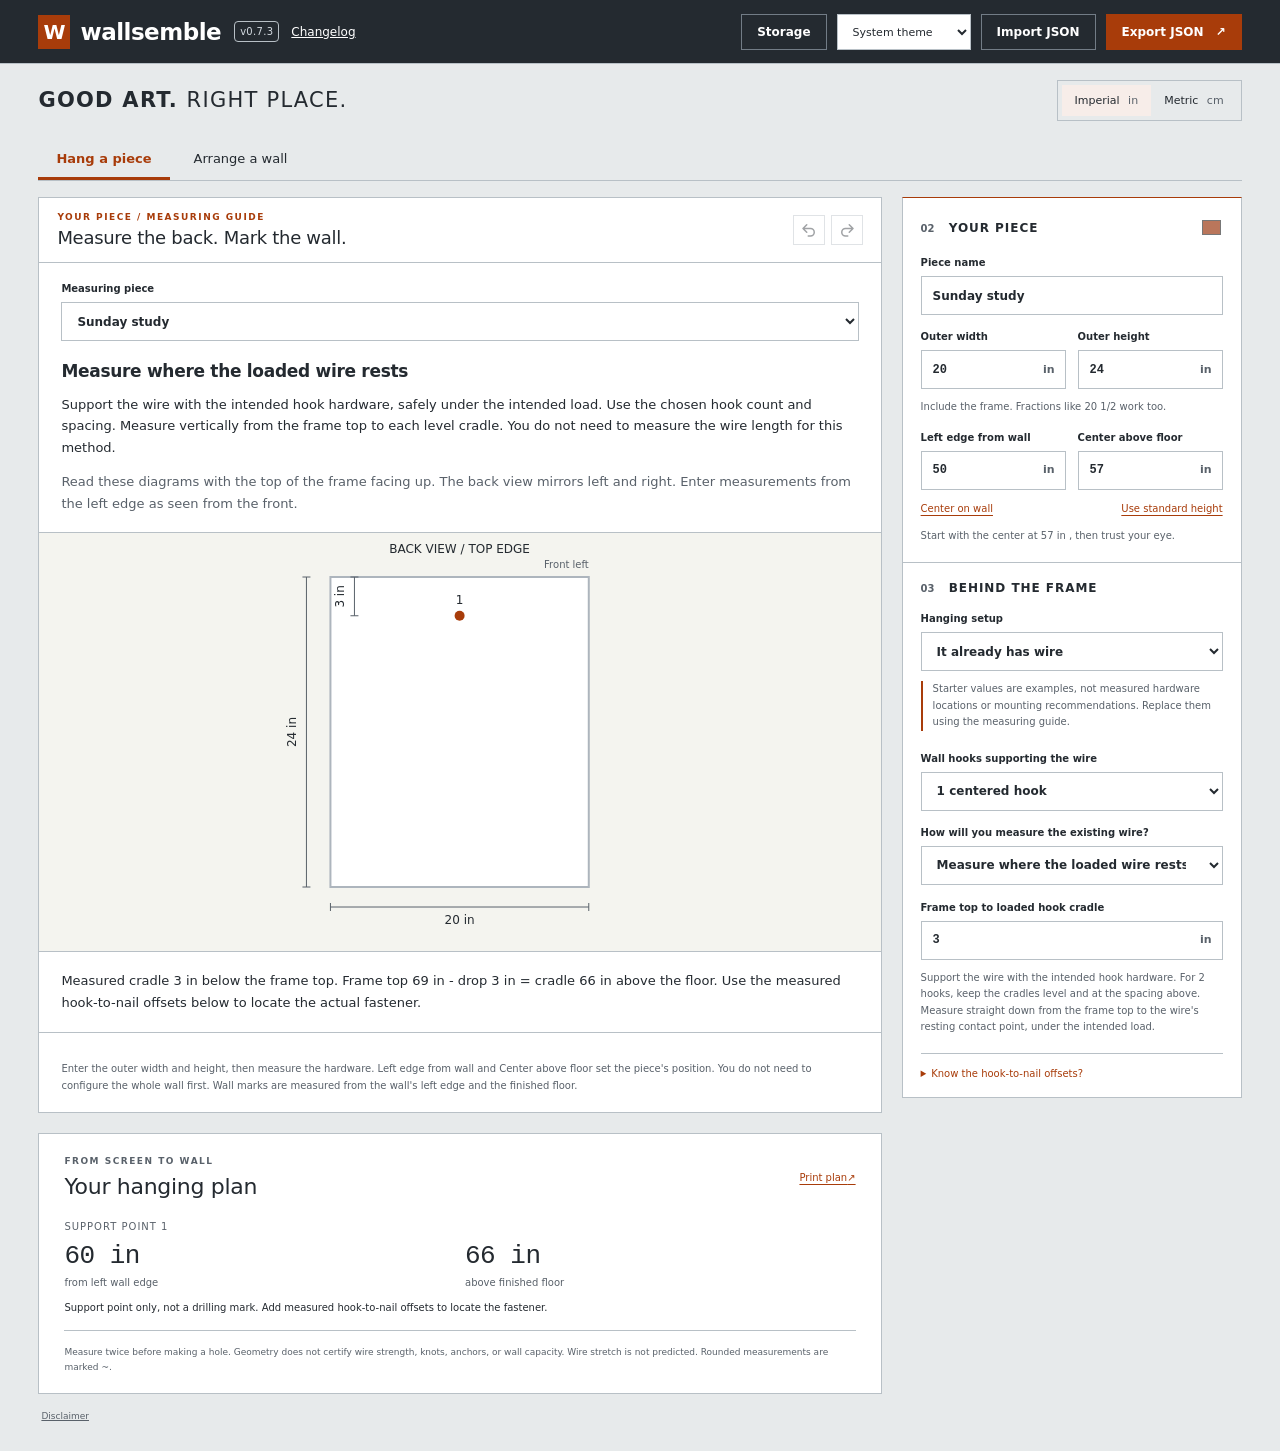
==== commit f05bc6d3: "deploy: v0.7.3" ====
--- a/index.html
+++ b/index.html
@@ -29,9 +29,9 @@
       rel="icon"
       href="data:image/svg+xml,%3Csvg xmlns='http://www.w3.org/2000/svg' viewBox='0 0 32 32'%3E%3Crect width='32' height='32' fill='%23a83c0a'/%3E%3Cpath d='M7 9l4 15 5-11 5 11 4-15' fill='none' stroke='%23ffffff' stroke-width='2'/%3E%3C/svg%3E"
     >
-    <script type="module" crossorigin src="./assets/app-CpBJ0IDQ.js"></script>
-    <link rel="modulepreload" crossorigin href="./assets/theme-D4Ay0iBO.js">
-    <link rel="stylesheet" crossorigin href="./assets/theme-w2o9_EHN.css">
+    <script type="module" crossorigin src="./assets/app-DHYY9ZTh.js"></script>
+    <link rel="modulepreload" crossorigin href="./assets/theme-BSIugD4u.js">
+    <link rel="stylesheet" crossorigin href="./assets/theme-DJT2625J.css">
   </head>
   <body>
     <a class="skip-link" href="#workspace">Skip to workspace</a>
@@ -41,7 +41,7 @@
           <span class="brand-mark" aria-hidden="true">W</span>wallsemble<span
             class="version"
           >
-            v0.6.1
+            v0.7.3
           </span>
         </a>
         <a
@@ -182,28 +182,32 @@
               <span id="piece-count" class="small-label"></span>
             </div>
             <label>Active layout<select id="layout-picker"></select></label>
-            <label class="spaced"
-              >Layout name<input
-                id="layout-name"
-                type="text"
-                maxlength="100"
-              ></label
-            >
-            <div class="inline-actions">
-              <button id="copy-layout" class="text-button" type="button">
-                Duplicate layout
-              </button><button
-                id="delete-layout"
-                class="text-button"
-                type="button"
+            <details id="layout-options" class="arrangement-options">
+              <summary>Layout options</summary>
+              <label class="spaced"
+                >Layout name<input
+                  id="layout-name"
+                  type="text"
+                  maxlength="100"
+                ></label
               >
-                Delete layout
-              </button>
-            </div>
+              <div class="inline-actions">
+                <button id="copy-layout" class="text-button" type="button">
+                  Duplicate layout
+                </button><button
+                  id="delete-layout"
+                  class="text-button"
+                  type="button"
+                >
+                  Delete layout
+                </button>
+              </div>
+            </details>
             <div id="composition-tools" hidden>
-              <p class="small-label spaced">
-                PIECES
-                <span class="hint"> / select to edit, check to group</span>
+              <p class="small-label spaced">YOUR PICTURES</p>
+              <p class="hint">
+                Check pictures to move or arrange together. Click a name to
+                edit.
               </p>
               <div id="piece-list" class="piece-list"></div>
               <div class="composition-actions">
@@ -224,39 +228,92 @@
                 </button>
               </div>
               <p id="selection-summary" class="hint" role="status"></p>
-              <button
-                id="select-composition"
-                class="text-button spaced"
-                type="button"
-              >
-                Select composition
-              </button>
               <div class="inline-actions">
-                <button id="group-pieces" class="text-button" type="button">
-                  Group selected
+                <button id="select-all" class="text-button" type="button">
+                  Select all
                 </button><button
-                  id="ungroup-pieces"
+                  id="select-composition"
                   class="text-button"
                   type="button"
                 >
-                  Ungroup
+                  Select group
                 </button>
               </div>
-              <label id="group-name-label" class="spaced" hidden
-                >Composition name<input
-                  id="group-name"
-                  type="text"
-                  maxlength="100"
-                ></label
-              >
-              <p class="small-label spaced">LAYOUT PRESETS</p>
+              <fieldset id="selection-position" class="selection-position">
+                <legend class="small-label">Move together</legend>
+                <label
+                  >Align with<select id="selection-reference">
+                    <option value="wall">Wall insets</option>
+                    <option id="selection-furniture-option" value="furniture">
+                      Furniture (set in Wall)
+                    </option>
+                  </select></label
+                >
+                <div class="composition-actions">
+                  <button
+                    data-position-selection="left"
+                    class="button quiet"
+                    type="button"
+                    aria-label="Align selection left"
+                  >
+                    Left
+                  </button>
+                  <button
+                    data-position-selection="center"
+                    class="button quiet"
+                    type="button"
+                    aria-label="Center selection"
+                  >
+                    Center
+                  </button>
+                  <button
+                    data-position-selection="right"
+                    class="button quiet"
+                    type="button"
+                    aria-label="Align selection right"
+                  >
+                    Right
+                  </button>
+                </div>
+                <div>
+                  <label class="inset-label"
+                    >Selection center above floor<span
+                      class="measure-input short"
+                      ><input
+                        id="selection-center-height"
+                        aria-describedby="selection-height-help selection-position-status"
+                        type="text"
+                        inputmode="decimal"
+                      ><span data-unit>in</span></span
+                    ></label
+                  >
+                  <button
+                    id="apply-selection-height"
+                    class="button quiet spaced"
+                    type="button"
+                  >
+                    Apply height
+                  </button>
+                </div>
+                <p id="selection-height-help" class="hint">
+                  Height is measured to the center of the whole selection.
+                  Furniture alignment uses its clearance.
+                </p>
+              </fieldset>
+              <p id="selection-position-help" class="hint"></p>
+              <p id="selection-position-status" class="hint" role="status"></p>
+              <p id="arrangement-scope" class="small-label spaced"></p>
               <label class="inset-label"
                 >Template gap<span class="measure-input short"
                   ><input id="layout-gap" type="text" inputmode="decimal">
                   <span data-unit>in</span></span
                 ></label
               >
-              <fieldset class="preset-grid" aria-label="Layout presets">
+              <fieldset
+                class="preset-grid"
+                aria-label="Layout presets"
+                aria-describedby="arrangement-scope"
+              >
                 <button data-arrange="row" class="button quiet" type="button">
                   <svg viewBox="0 0 64 40" aria-hidden="true">
                     <path
@@ -315,14 +372,19 @@
                       d="M5 8h14v22H5z M25 2h15v14H25z M25 22h15v16H25z M46 10h13v20H46z"
                     />
                   </svg
-                  >Randomize
+                  >Randomize all
                 </button>
               </fieldset>
-              <p id="arrangement-status" class="hint" role="status">
-                Presets fit inside wall insets and furniture clearance without
-                changing sizes or gaps. Randomize also avoids other pieces.
+              <p class="hint">
+                Try a layout without changing picture sizes. Randomize all uses
+                every picture, even unchecked ones.
               </p>
-              <div class="composition-actions">
+              <p id="arrangement-status" class="hint" role="status"></p>
+              <p id="alignment-scope" class="small-label spaced"></p>
+              <fieldset
+                class="composition-actions"
+                aria-labelledby="alignment-scope"
+              >
                 <button data-arrange="top" class="button quiet" type="button">
                   Align tops
                 </button><button
@@ -338,7 +400,32 @@
                 >
                   Equal gaps
                 </button>
-              </div>
+              </fieldset>
+              <details id="group-options" class="arrangement-options">
+                <summary>Save or edit a group</summary>
+                <div class="inline-actions">
+                  <button id="group-pieces" class="text-button" type="button">
+                    Group selected
+                  </button><button
+                    id="ungroup-pieces"
+                    class="text-button"
+                    type="button"
+                  >
+                    Ungroup
+                  </button>
+                </div>
+                <label id="group-name-label" class="spaced" hidden
+                  >Group name<input
+                    id="group-name"
+                    type="text"
+                    maxlength="100"
+                  ></label
+                >
+                <p class="hint">
+                  Save pictures as a group to select them together later.
+                  Ungrouping keeps them in place.
+                </p>
+              </details>
               <label class="snap-toggle"
                 ><input id="snap-toggle" type="checkbox">
                 Snap while dragging
@@ -346,9 +433,8 @@
               >
               <p class="hint">
                 Click a picture to select it; drag to move the selection.
-                Shift-click adds or removes pieces. Use Select composition to
-                move the whole group. Tools affect checked pieces, or all pieces
-                if fewer than 2 are checked.
+                Shift-click adds or removes pictures. Select group brings a
+                saved group back into your selection.
               </p>
             </div>
           </section>
@@ -1362,6 +1448,10 @@
           stays fixed for that drag. Shift+click still selects multiple
           pictures.
         </dd>
+        <dt>Cmd/Ctrl + A</dt>
+        <dd>
+          Select all pictures in the active layout when the canvas has focus.
+        </dd>
         <dt>Cmd/Ctrl + Z</dt>
         <dd>Undo. Add Shift to redo.</dd>
         <dt>?</dt>
--- a/assets/theme-DJT2625J.css
+++ b/assets/theme-DJT2625J.css
@@ -0,0 +1 @@
+:root{color:var(--ink);background:var(--background);font-synthesis:none;--green:#2d5149;--muted:#73796e;--line:#e2e3da;--paper:#fffefa;--background:#f6f5f0;--ink:#273e37;--wall:#e9e5db;--wall-line:#d3cebf;--selection:#426e64;--lightningcss-light:initial;--lightningcss-dark: ;color-scheme:light;font-family:Avenir Next,Avenir,Segoe UI,sans-serif}:root[data-theme=dark]{--background:#1c2421;--ink:#e0e8df;--green:#83b3a4;--muted:#a3ad9f;--line:#3c473e;--paper:#252f29;--wall:#343d36;--wall-line:#566052;--selection:#99cabc;--lightningcss-light: ;--lightningcss-dark:initial;color-scheme:dark}*{box-sizing:border-box}.hanging-canvas text{fill:var(--ink);font:12px system-ui,sans-serif}.hook-offset-guide text{fill:currentColor;font:12px system-ui,sans-serif}body{margin:0}button,input,select{font:inherit}button,a,input,select,summary{-webkit-tap-highlight-color:transparent}button,summary{cursor:pointer}button:disabled{cursor:not-allowed;opacity:.43}button{color:inherit}button,input,select{border-radius:7px}a{color:inherit}:focus-visible{outline-offset:3px;outline:3px solid #6f9c8b}:root [hidden]{display:none}.skip-link{z-index:3;background:#fff;padding:12px;position:absolute;top:-60px}.skip-link:focus{top:10px}.topbar{border-bottom:1px solid var(--line);justify-content:space-between;align-items:center;gap:20px;min-height:64px;padding:12px 3%;display:flex}.brand{letter-spacing:-1px;align-items:center;gap:10px;font-size:23px;font-weight:650;text-decoration:none;display:flex}.brand-group{align-items:center;gap:12px;display:flex}.release-link{color:inherit;white-space:nowrap;font-size:12px}.brand-mark{background:var(--green);color:#fffefa;border-radius:8px;place-items:center;width:32px;height:34px;font:italic 22px Georgia,serif;display:grid}.version{letter-spacing:.3px;color:var(--muted);border:1px solid #d5dacd;border-radius:4px;margin-left:3px;padding:4px 5px;font-size:10px;font-weight:500}.top-actions{flex-wrap:wrap;align-items:center;gap:10px;display:flex}.local-indicator{color:var(--muted);margin-right:14px;font-size:12px}.button{border:1px solid #d9ddd0;padding:10px 15px;font-size:12px;font-weight:600}.button.quiet{background:0 0}.button.dark{background:var(--green);border-color:var(--green);color:#fff}.button span{margin-left:12px}main{max-width:1800px;margin:auto;padding:16px 3% 30px}.intro{justify-content:space-between;align-items:center;gap:24px;margin-bottom:16px;display:flex}.eyebrow{letter-spacing:1.8px;color:var(--muted);margin:0 0 12px;font-size:10px;font-weight:650}h1{letter-spacing:-1.5px;margin:0;font:400 45px/1.15 Georgia,Times New Roman,serif}h1 em{color:#718574;font-weight:400}.intro-copy{color:var(--muted);margin-bottom:0;font-size:13px}.unit-picker{background:#eeefe7;border:1px solid #dce0d4;border-radius:8px;flex-shrink:0;min-width:0;margin:0;padding:4px;display:flex}.unit-picker button{background:0 0;border:none;padding:9px 13px;font-size:11px}.unit-picker button[aria-pressed=true]{background:var(--paper);box-shadow:0 1px 4px #283e3710}.unit-picker span{color:var(--muted);padding-left:5px}.workspace-grid{grid-template-columns:minmax(0,1fr) 340px;align-items:start;gap:20px;display:grid}.controls{background:var(--paper);border:1px solid var(--line);border-radius:12px;overflow:hidden}.mode-picker{border-bottom:1px solid var(--line);border-top:0;border-left:0;border-right:0;grid-template-columns:1fr 1fr;gap:6px;min-width:0;margin:0;padding:14px;display:grid}.mode{border:1px solid var(--line);background:0 0;flex-direction:column;justify-content:center;align-items:center;gap:5px;min-height:70px;font-size:11px;display:flex}.mode.active{background:#f1f5ed;border-color:#93aa96}.mode-symbol{font-size:22px;line-height:22px}.mode small{font-size:9px}.control-section{border-bottom:1px solid var(--line);padding:23px 21px}.control-section:last-child{border-bottom:0}.section-heading{justify-content:space-between;align-items:center;margin-bottom:16px;display:flex}h2{letter-spacing:-.3px;margin:0;font-size:15px;font-weight:550}.document-content h2{border-top:1px solid var(--line);margin:36px 0 8px;padding-top:20px;scroll-margin-top:20px;font-size:24px;line-height:1.3}.section-heading span{color:#929b87;letter-spacing:0;margin-right:9px;font-size:10px}.section-copy{color:var(--muted);margin:-5px 0 17px;font-size:12px}.small-label{letter-spacing:.7px;color:var(--muted);font-size:9px}.preset-grid{border:0;grid-template-columns:repeat(3,minmax(0,1fr));gap:6px;min-width:0;margin:12px 0 0;padding:0;display:grid}.preset-grid .button{flex-direction:column;align-items:center;gap:5px;min-width:0;padding:8px 3px;display:flex}.preset-grid svg{fill:none;stroke:currentColor;stroke-width:1.5px;width:54px;height:34px}label{color:#546153;font-size:10px;font-weight:550;line-height:1.5;display:block}input[type=text],select{color:#273e37;background:#fffefa;border:1px solid #dfe3d7;width:100%;min-width:0;height:39px;margin-top:6px;padding:10px 11px;font-size:12px;display:block}input[aria-invalid=true]{background:#fff3ee;border-color:#b6573e}input::placeholder{color:#969d90;font-size:11px}select{padding-right:20px}.measure-input{margin-top:6px;display:block;position:relative}.measure-input input{margin-top:0;padding-right:33px}.measure-input>span{color:#929889;pointer-events:none;font-size:11px;position:absolute;top:50%;right:11px;transform:translateY(-50%)}.field-grid{grid-template-columns:minmax(0,1fr) minmax(0,1fr);align-items:end;gap:12px;display:grid}.spaced{margin-top:14px}.inset-label{justify-content:space-between;align-items:center;gap:12px;margin-top:13px;display:flex}.inset-label>.measure-input{margin-top:0}.selection-position{border:0;min-width:0;margin:20px 0 0;padding:0}.selection-position legend{margin-bottom:12px}.arrangement-options{margin-top:12px}.measure-input.short{width:90px}.selection-position .measure-input.short{flex-shrink:0;width:156px}.hint{color:#7d8277;margin:10px 0 0;font-size:10px;font-weight:400;line-height:1.65}input[type=color]{cursor:pointer;background:0 0;border:none;width:23px;height:23px;padding:0}.inline-actions{justify-content:space-between;gap:8px;margin-top:10px;display:flex}.text-button{color:#486b58;text-underline-offset:3px;background:0 0;border:0;padding:0;font-size:10px;line-height:1.8;text-decoration:underline}.setup-fields{margin-top:15px}.setup-fields>.hint:first-child{margin-bottom:12px}.optional{color:var(--muted);font-size:9px;font-weight:400;display:block}.hardware-offsets{border-top:1px solid var(--line);margin-top:17px;padding-top:14px}summary{color:#486b58;font-size:10px}details .hint{margin-bottom:12px}.preview-column{min-width:0}.preview-card,.results-card{border:1px solid var(--line);background:var(--paper);border-radius:12px}.preview-toolbar{justify-content:space-between;align-items:center;padding:23px 25px 0;display:flex}.preview-toolbar .eyebrow,.results-heading .eyebrow{letter-spacing:1.5px;margin-bottom:8px;font-size:9px}.preview-toolbar h2{font-family:inherit;font-size:18px;font-weight:400}.history-actions{gap:6px;display:flex}.icon-button{border:1px solid var(--line);background:0 0;place-items:center;width:32px;height:30px;padding:0;font-size:18px;display:inline-grid}.icon-button svg{fill:none;stroke:currentColor;stroke-width:2px;stroke-linecap:round;stroke-linejoin:round;width:18px;height:18px}.wall-size{text-align:center;color:var(--muted);letter-spacing:.3px;margin-top:25px;font-size:10px}.canvas-container{background:var(--wall);border-top:1px solid #d3cebf;border-left:1px solid #d3cebf;border-right:1px solid #d3cebf;margin:16px 9% 0}#wall-canvas{touch-action:none;width:100%;display:block;overflow:hidden}.wall-piece{cursor:grab;outline:none}.wall-piece:active{cursor:grabbing}.wall-piece .selection-outline{visibility:hidden}.wall-piece.selected .selection-outline,.wall-piece:focus-visible .selection-outline{visibility:visible}.canvas-footer{color:var(--muted);justify-content:space-between;gap:12px;padding:18px 25px;font-size:10px;display:flex}.legend-dot{background:#ba765b;border-radius:50%;width:7px;height:7px;margin-right:5px;display:inline-block}.height-note{border-top:1px solid var(--line);justify-content:space-between;align-items:center;gap:10px;padding:15px 25px;font-size:11px;display:flex}.height-note .small-label{font-size:8px}.results-card{margin-top:20px;padding:22px 25px 18px}.results-heading{justify-content:space-between;align-items:center;gap:10px;display:flex}.results-heading h2{font:22px Georgia,serif}.results-grid{grid-template-columns:minmax(0,1fr) 135px;gap:25px;padding:22px 0 14px;display:grid}.mark+.mark{border-top:1px solid var(--line);margin-top:20px;padding-top:15px}.mark-title{text-transform:uppercase;letter-spacing:1px;color:var(--muted);margin:0 0 9px;font-size:10px}.coordinates{grid-template-columns:1fr 1fr;gap:10px;display:grid}.coordinate strong{letter-spacing:-.5px;color:#2e5144;font:26px Georgia,serif;display:block}.coordinate span{color:var(--muted);font-size:10px}.fastener-note{color:#596c59;margin-bottom:0;font-size:10px;line-height:1.6}.hardware-figure{text-align:center;margin:0}#hardware-diagram{width:100%;height:130px;display:block}figcaption{color:#697766;margin-top:8px;font-size:9px;line-height:1.5}.hardware-figure figcaption span{color:#8b9185;font-size:8px}.safety-note{border-top:1px solid var(--line);color:#858b7c;margin:0;padding-top:14px;font-size:9px;line-height:1.65}.wire-result{background:#f0f3e9;border-radius:7px;margin-top:20px;padding:13px 15px;font-size:11px;line-height:1.7}.wire-result p{margin:3px 0}.wire-result strong{color:#35523d}.feedback,.notice{color:#806336;background:#fcf6e8;border:1px solid #e6d3ac;border-radius:8px;margin-top:18px;padding:13px 17px;font-size:11px;line-height:1.7}.feedback.error{color:#9c4a36;background:#fff2ec;border-color:#e8c1b4}.feedback p{margin:3px 0}.notice{margin:0 0 20px}.workspace-footer{color:#7f8876;justify-content:space-between;gap:10px;padding:17px 3px 0;font-size:9px;display:flex}.prototype-note{color:#818879;max-width:550px;margin-top:20px;font-size:10px;line-height:1.7}#theme-picker{width:auto;height:36px;margin:0;font-size:11px}.preview-toolbar{flex-wrap:wrap;gap:12px}.placement-guidance{border-top:1px solid var(--line);border-bottom:1px solid var(--line);padding:16px 24px}.context-toolbar{flex-wrap:wrap;justify-content:space-between;align-items:end;gap:12px;display:flex}.context-toolbar label{flex:1;min-width:140px}.context-toolbar select{margin-top:6px}.placement-guidance details{margin-top:14px}.furniture-fields,.inset-fields{margin-top:12px}.guidance-source{margin-bottom:0}.guidance-source a{color:inherit}#furniture rect{fill:#c0b49a;stroke:#8c8978;stroke-width:1px;vector-effect:non-scaling-stroke}#furniture text{fill:#3e4e41}:root[data-theme=dark] #furniture rect{fill:#58614d;stroke:#819077}:root[data-theme=dark] #furniture text{fill:#e4e8d9}.history-actions .button{padding:5px 10px;font-size:10px}.piece-editor{overscroll-behavior:contain;background:var(--paper);width:min(360px,100vw - 32px);max-height:calc(100dvh - 32px);color:var(--ink);border:1px solid var(--line);border-radius:12px;margin:0;padding:0;position:fixed;inset:auto;overflow-y:auto;box-shadow:0 16px 70px #0005}.piece-editor::backdrop{background:#101b152e}.piece-editor-header{z-index:1;background:var(--paper);border-bottom:1px solid var(--line);justify-content:space-between;align-items:start;gap:12px;padding:17px 18px 12px;display:flex;position:sticky;top:0}.piece-editor-header h2{overflow-wrap:anywhere;font-size:17px}.piece-editor-header .eyebrow{margin-bottom:8px;font-size:8px}.piece-editor-hint{color:var(--muted);padding:0 18px;font-size:10px;line-height:1.6}.piece-editor .control-section{padding:16px 18px}.piece-editor .feedback{margin:12px 18px}.storage-dialog{background:var(--paper);width:min(440px,100vw - 32px);max-height:calc(100dvh - 32px);color:var(--ink);border:1px solid var(--line);border-radius:12px;padding:22px;overflow-y:auto;box-shadow:0 16px 70px #0005}.storage-dialog::backdrop{background:#101b1555}.storage-heading{justify-content:space-between;align-items:center;gap:12px;display:flex}.storage-dialog>p{color:var(--muted);font-size:12px;line-height:1.7}.storage-choice{border-top:1px solid var(--line);color:var(--ink);align-items:start;gap:10px;padding:14px 0;font-size:12px;display:flex}.storage-choice small{color:var(--muted);margin-top:5px;font-size:11px;font-weight:400;line-height:1.6;display:block}.storage-actions{justify-content:end;margin-top:18px;display:flex}.piece-list{gap:5px;margin-top:10px;display:grid}.piece-row{border:1px solid var(--line);border-radius:6px;align-items:center;gap:9px;padding:5px 9px;display:flex}.piece-row.editing{border-color:var(--selection)}.piece-edit{text-align:left;overflow-wrap:anywhere;background:0 0;border:0;flex:1;padding:6px 0;font-size:11px}.piece-edit:before{content:"";background:var(--piece-color);border-radius:50%;width:8px;height:8px;margin-right:7px;display:inline-block}.composition-actions{border:0;flex-wrap:wrap;gap:6px;min-width:0;margin-top:12px;padding:0;display:flex}.composition-actions .button{padding:7px 9px;font-size:10px}.snap-toggle{align-items:center;gap:7px;margin-top:14px;font-size:10px;display:flex}.snap-toggle .hint{margin:0}:root[data-theme=dark] h1 em,:root[data-theme=dark] .text-button,:root[data-theme=dark] summary{color:#a9c5ab}:root[data-theme=dark] label,:root[data-theme=dark] .fastener-note{color:#bdc9b9}:root[data-theme=dark] .hint,:root[data-theme=dark] .prototype-note,:root[data-theme=dark] .safety-note,:root[data-theme=dark] .workspace-footer,:root[data-theme=dark] figcaption{color:#a3ad9f}:root[data-theme=dark] input[type=text],:root[data-theme=dark] select{color:var(--ink);background:#202a24;border-color:#4a5749}:root[data-theme=dark] .unit-picker{border-color:var(--line);background:#202a24}:root[data-theme=dark] .unit-picker button[aria-pressed=true],:root[data-theme=dark] .mode.active{background:#354b3e}:root[data-theme=dark] .mode.active{border-color:#7a9e85}:root[data-theme=dark] .button{border-color:#58664f}:root[data-theme=dark] .button.dark,:root[data-theme=dark] .brand-mark{color:#fffefa;background:#4f7868}:root[data-theme=dark] .coordinate strong,:root[data-theme=dark] .wire-result strong{color:#b8d5ba}:root[data-theme=dark] .wire-result{background:#324336}:root[data-theme=dark] .feedback,:root[data-theme=dark] .notice{color:#edcc91;background:#3b3426;border-color:#7b6842}:root[data-theme=dark] .feedback.error,:root[data-theme=dark] input[aria-invalid=true]{color:#f3b4a1;background:#442c27;border-color:#a76e5a}:root[data-theme=dark] .canvas-container{border-color:var(--wall-line)}:root[data-theme=dark] #wall-background{fill:var(--wall)}:root[data-theme=dark] #wall-guides rect:last-of-type{fill:#455044}@media (width>=1200px){.control-section{padding:24px}}@media (width<=900px){.local-indicator{display:none}.control-section{padding:19px 16px}.preview-toolbar,.results-card{padding:19px 17px}.canvas-footer{flex-wrap:wrap;padding:16px}.results-grid{grid-template-columns:1fr 95px;gap:12px}.coordinate strong{font-size:21px}.height-note{flex-wrap:wrap;padding:14px 17px}}@media (width<=680px){.topbar{flex-wrap:wrap;gap:10px}.brand{font-size:21px}.button{padding:9px 11px;font-size:10px}.top-actions{gap:7px}h1{font-size:37px}.intro-copy{font-size:12px}.workspace-grid{flex-direction:column;display:flex}.controls,.preview-column{width:100%}.preview-column{display:contents}.preview-card{order:-1;width:100%}.results-card,.workspace-footer,.prototype-note,.feedback{width:100%;margin-top:0}.controls{order:0}.results-card,.feedback{order:1}.workspace-footer,.prototype-note{order:2}.control-section{padding:21px}.height-note .small-label{font-size:7px}}.intro h1{font-size:30px}.intro .eyebrow,.intro-copy,.local-indicator{display:none}.preview-column{grid-area:1/1}.controls{border-top:4px solid var(--tool-ink);scrollbar-gutter:stable;grid-area:1/2;max-height:calc(100dvh - 145px);position:sticky;top:12px;overflow:auto}.tool-tabs{z-index:1;background:var(--paper);border-bottom:1px solid var(--line);gap:4px;padding:6px;display:flex;position:sticky;top:0}.tool-tabs button{background:0 0;border:0;flex:1;padding:12px 5px;font-size:12px}.tool-tabs [aria-selected=true]{background:var(--tool-wash);color:var(--tool-ink);box-shadow:inset 0 -3px var(--tool-ink);font-weight:700}kbd{color:var(--muted);font:10px ui-monospace,monospace}.tool-description{background:var(--tool-wash);margin:0;padding:14px 18px;font-size:12px;line-height:1.5}.controls .control-section{padding:18px}.controls .section-copy{display:none}.controls .section-heading h2{color:var(--tool-ink)}.preview-toolbar{background:var(--tool-wash);border-radius:12px 12px 0 0;padding:14px 18px}.preview-toolbar .eyebrow{color:var(--tool-ink);margin-bottom:5px}.view-tools{border:0;border-bottom:1px solid var(--line);flex-wrap:wrap;align-items:center;gap:5px;min-width:0;margin:0;padding:10px 14px;display:flex}#workspace .view-tools .button{padding:7px 10px}.view-tools [aria-pressed=true]{color:var(--tool-ink);background:var(--tool-wash);border-color:var(--tool-ink)}#zoom-level{text-align:center;min-width:40px;font:12px system-ui,sans-serif}.wall-size{margin-top:10px}#workspace .canvas-container{border:1px solid var(--line);background:var(--background);border-radius:6px;height:clamp(280px,100dvh - 325px,650px);margin:8px 10px 0}#wall-canvas{height:100%}#wall-canvas.pan-enabled,#wall-canvas.pan-enabled .wall-piece{cursor:grab}.canvas-footer{padding:10px 16px}.height-note{padding:12px 16px}.controls .placement-guidance{border:0;border-radius:0;margin:0;padding:18px}.context-toolbar{flex-wrap:wrap}.dimension,.dimension-label{pointer-events:none;outline:0}.dimension path{stroke:var(--dimension-ink);stroke-width:1px;pointer-events:none}#wall-canvas #dimensions text{fill:var(--dimension-ink);pointer-events:none;font-family:system-ui,sans-serif}#wall-canvas #dimensions rect{fill:var(--paper);fill-opacity:.96}.dimension .editable{cursor:text}#wall-canvas #dimensions .editable rect{pointer-events:all;stroke:var(--tool-ink);stroke-width:1px;vector-effect:non-scaling-stroke}#wall-canvas #dimensions .editable:focus-visible rect,#wall-canvas #dimensions .editable:hover rect{stroke-width:1.5px;fill:var(--tool-wash)}.bearing-mark{fill:var(--paper);stroke:var(--tool-ink);stroke-width:2px}.fastener-mark{stroke:var(--dimension-ink);stroke-width:2px}.dimension-editor{border:1px solid var(--tool-ink);background:var(--paper);width:min(310px,100vw - 24px);max-height:calc(100dvh - 24px);color:var(--ink);border-radius:10px;margin:0;padding:20px;position:fixed;overflow:auto;box-shadow:0 12px 60px #0005}.dimension-editor::backdrop{background:#101b1522}#dimension-editor h2{margin:0 0 14px;font-size:17px}.dimension-actions{gap:8px;display:flex}.shortcut-list{grid-template-columns:110px 1fr;gap:12px;font-size:12px;line-height:1.5;display:grid}.shortcut-list dt{font-weight:600}.shortcut-list dd{margin:0}#print-context{display:none}@media (width<=900px){.workspace-grid{grid-template-columns:minmax(0,1fr) 300px;gap:12px}.topbar .local-indicator{display:none}}@media (width<=680px){.workspace-grid{display:flex}.controls{scrollbar-gutter:auto;width:100%;max-height:none;position:static;overflow:visible}#workspace .canvas-container{height:330px}.preview-toolbar{flex-wrap:wrap;gap:8px}.intro{flex-flow:wrap;gap:12px}.intro h1{font-size:28px}}@media (prefers-reduced-motion:no-preference){button{transition:background-color .15s,border-color .15s}}@media screen{:root{--background:#e7eaeb;--paper:#fff;--ink:#242a30;--muted:#59616a;--line:#b8c0c6;--wall:#f4f4ef;--wall-line:#adb5bd;--accent:#a83c0a;--on-accent:#fff;font-family:system-ui,sans-serif}:root[data-theme]{--green:var(--accent);--selection:var(--accent);--accent-wash:color-mix(in srgb, var(--accent) 9%, var(--paper));--tool-ink:var(--accent);--tool-wash:var(--accent-wash);--dimension-ink:var(--accent)}:root[data-theme] :focus-visible{outline-color:var(--accent)}:root[data-theme] :is(button,input,select,.controls,.preview-card,.results-card,dialog,.unit-picker,.piece-row,.feedback,.notice,.wire-result,.brand-mark){border-radius:0}:root[data-theme] .topbar{color:#fff;background:#242a30}:root[data-theme] .topbar .quiet{border-color:#727c86}:root[data-theme] .topbar .version{color:#d3dae0}:root[data-theme] .brand{letter-spacing:-.5px;font-family:system-ui,sans-serif;font-weight:700}:root[data-theme] .brand-mark{font:700 20px system-ui,sans-serif}:root[data-theme] .brand-mark,:root[data-theme] .button.dark{background:var(--accent);color:var(--on-accent);border-color:var(--accent)}:root[data-theme] .intro h1{text-transform:uppercase;letter-spacing:.06em;font-family:system-ui,sans-serif;font-size:21px;font-weight:650}:root[data-theme] h1 em{color:inherit;font-style:normal}:root[data-theme] :is(h2,.coordinate strong){color:var(--ink);font-family:system-ui,sans-serif}:root[data-theme] :is(label,.fastener-note){color:var(--ink)}:root[data-theme] :is(.hint,.prototype-note,.safety-note,.workspace-footer,figcaption,.section-heading span,.measure-input>span){color:var(--muted)}:root[data-theme] :is(.text-button,summary){color:var(--accent)}:root[data-theme] :is(input[type=text],select){background:var(--paper);border-color:var(--line);color:var(--ink)}:root[data-theme] input[aria-invalid=true]{color:#713125;background:#fff3ee;border-color:#b6573e}:root[data-theme] :is(input[data-path],.coordinate strong,#zoom-level){font-variant-numeric:tabular-nums;font-family:ui-monospace,SFMono-Regular,Consolas,monospace}:root[data-theme] :is(.button,.version,.unit-picker){border-color:var(--line)}:root[data-theme] .unit-picker{background:var(--background)}:root[data-theme] :is(.mode.active,.unit-picker button[aria-pressed=true],.wire-result){background:var(--accent-wash);box-shadow:none}:root[data-theme] .mode.active{border-color:var(--accent)}:root[data-theme] .wire-result strong{color:var(--ink)}:root[data-theme] .controls{border-top-width:1px}:root[data-theme] .section-heading h2{text-transform:uppercase;letter-spacing:.08em;font-size:12px}:root[data-theme] .preview-toolbar{background:var(--paper);border-bottom:1px solid var(--line);border-radius:0}:root[data-theme] #workspace .canvas-container{border-color:var(--wall-line);border-radius:0}:root[data-theme] #wall-background{fill:var(--wall)}:root[data-theme] #wall-guides rect:last-of-type{fill:var(--paper)}:root[data-theme] .selection-outline{stroke:var(--selection)}:root[data-theme] #furniture rect{fill:color-mix(in srgb, var(--ink) 18%, var(--wall));stroke:var(--muted)}:root[data-theme] #furniture text{fill:var(--ink)}:root[data-theme] .canvas-footer{border-top:1px solid var(--line);font-family:ui-monospace,monospace}:root[data-theme] .height-note{background:var(--paper);border-top:3px double var(--line)}:root[data-theme=dark]{--background:#191b1e;--paper:#24272b;--ink:#edf0f2;--muted:#b5bbc2;--line:#565d66;--wall:#30343a;--wall-line:#656d76;--accent:#ffb078;--on-accent:#242a30}:root[data-theme=dark] input[aria-invalid=true]{color:#f3b4a1;background:#442c27}}.workspace-tabs{border-bottom:1px solid var(--line);gap:6px;margin-bottom:16px;display:flex}.workspace-tabs button{background:0 0;border:0;padding:14px 18px;font-size:13px}.workspace-tabs [aria-selected=true]{color:var(--green);box-shadow:inset 0 -3px var(--green);font-weight:700}.hanging-guide,.hanging-help{padding:18px 22px}#measuring-title{margin:20px 0 10px;font-size:17px}.hanging-guide p{font-size:13px;line-height:1.65}.hanging-canvas{background:var(--wall);border-block:1px solid var(--line);width:100%;height:420px;display:block}.hanging-canvas .origin-label{fill:var(--muted);font-size:10px}.measuring-frame{fill:var(--paper);stroke:var(--wall-line);stroke-width:2px}.measure-line{fill:none;stroke:var(--muted);stroke-width:1px}.measuring-wire{fill:none;stroke:var(--ink);stroke-width:2px}.attachment-point{fill:var(--ink)}.cradle-point,.wire-target{fill:var(--green)}.wire-target{stroke:var(--paper);stroke-width:2px;cursor:ns-resize;touch-action:none}.hanging-calculation{border-bottom:1px solid var(--line);margin:0;padding:18px 22px;font-size:13px;line-height:1.7}.example-note{border-left:2px solid var(--green);padding-left:10px}#wire-settings{margin-top:20px}#wire-target-control{margin-top:15px}#wire-target-slider{width:100%;accent-color:var(--green);margin:12px 0}.hook-offset-guide{width:100%;height:130px;color:var(--ink)}@media screen{body[data-workspace=hang] .controls{max-height:none;position:static;overflow:visible}body[data-workspace=hang] .hardware-figure{display:none}body[data-workspace=hang] .results-grid{grid-template-columns:1fr}}@media (width<=680px){.hanging-canvas{height:360px}.hanging-guide,.hanging-help,.hanging-calculation{padding:16px}}@media print{.workspace-tabs,#wire-target,.hanging-guide label{display:none}:root #arrange-view[hidden],:root #hang-view[hidden]{display:block}.hanging-canvas{background:#fff;height:300px}.hanging-canvas .cradle-point,.hanging-canvas .attachment-point{fill:#222}.view-tools,#dimension-editor,#shortcuts-dialog{display:none}:root .results-card[hidden]{display:block}#print-context{color:#333;padding:12px;font-size:11px;display:block}:root[data-theme] #workspace{--tool-ink:#222;--tool-wash:#fff;--dimension-ink:#222}#workspace .canvas-container{background:#fff;width:100%;max-width:450px;height:350px;margin:10px auto}.placement-guidance .context-toolbar,.placement-guidance details{display:none}:root[data-theme] #furniture rect{fill:#c0b49a;stroke:#8c8978}:root[data-theme] #furniture text{fill:#3e4e41}.piece-editor,.storage-dialog{display:none}.piece-editor::backdrop{background:0 0}.coordinate strong{color:#000}:root[data-theme]{--background:#fff;--paper:#fff;--ink:#222;--muted:#555;--line:#ccc;--lightningcss-light:initial;--lightningcss-dark: ;color-scheme:light}:root[data-theme=dark] .safety-note,:root[data-theme=dark] .hint,:root[data-theme=dark] .fastener-note,:root[data-theme=dark] figcaption{color:#555}:root[data-theme=dark] .wire-result{background:#f2f2eb}:root[data-theme=dark] .wire-result strong,:root[data-theme=dark] .coordinate strong{color:#222}#wall-background,:root[data-theme=dark] #wall-background{fill:#e9e5db}body{background:#fff}.topbar,.intro,.controls,.prototype-note,.workspace-footer,.history-actions,#print-button,.notice,.skip-link{display:none}main{max-width:none;padding:0}.workspace-grid{display:block}.preview-card,.results-card{break-inside:avoid;border:1px solid #ccc}.canvas-footer{display:none}.results-card{margin-top:15px}}.document-content{overflow-wrap:anywhere;max-width:760px;padding:36px 24px 64px;line-height:1.65}.document-content h1{letter-spacing:-.5px;font-family:inherit;font-size:32px;font-weight:600;line-height:1.2}.document-content h3{margin:20px 0 6px;font-size:16px}.document-content ul{margin:6px 0 16px;padding-left:22px}.document-content li+li{margin-top:6px}
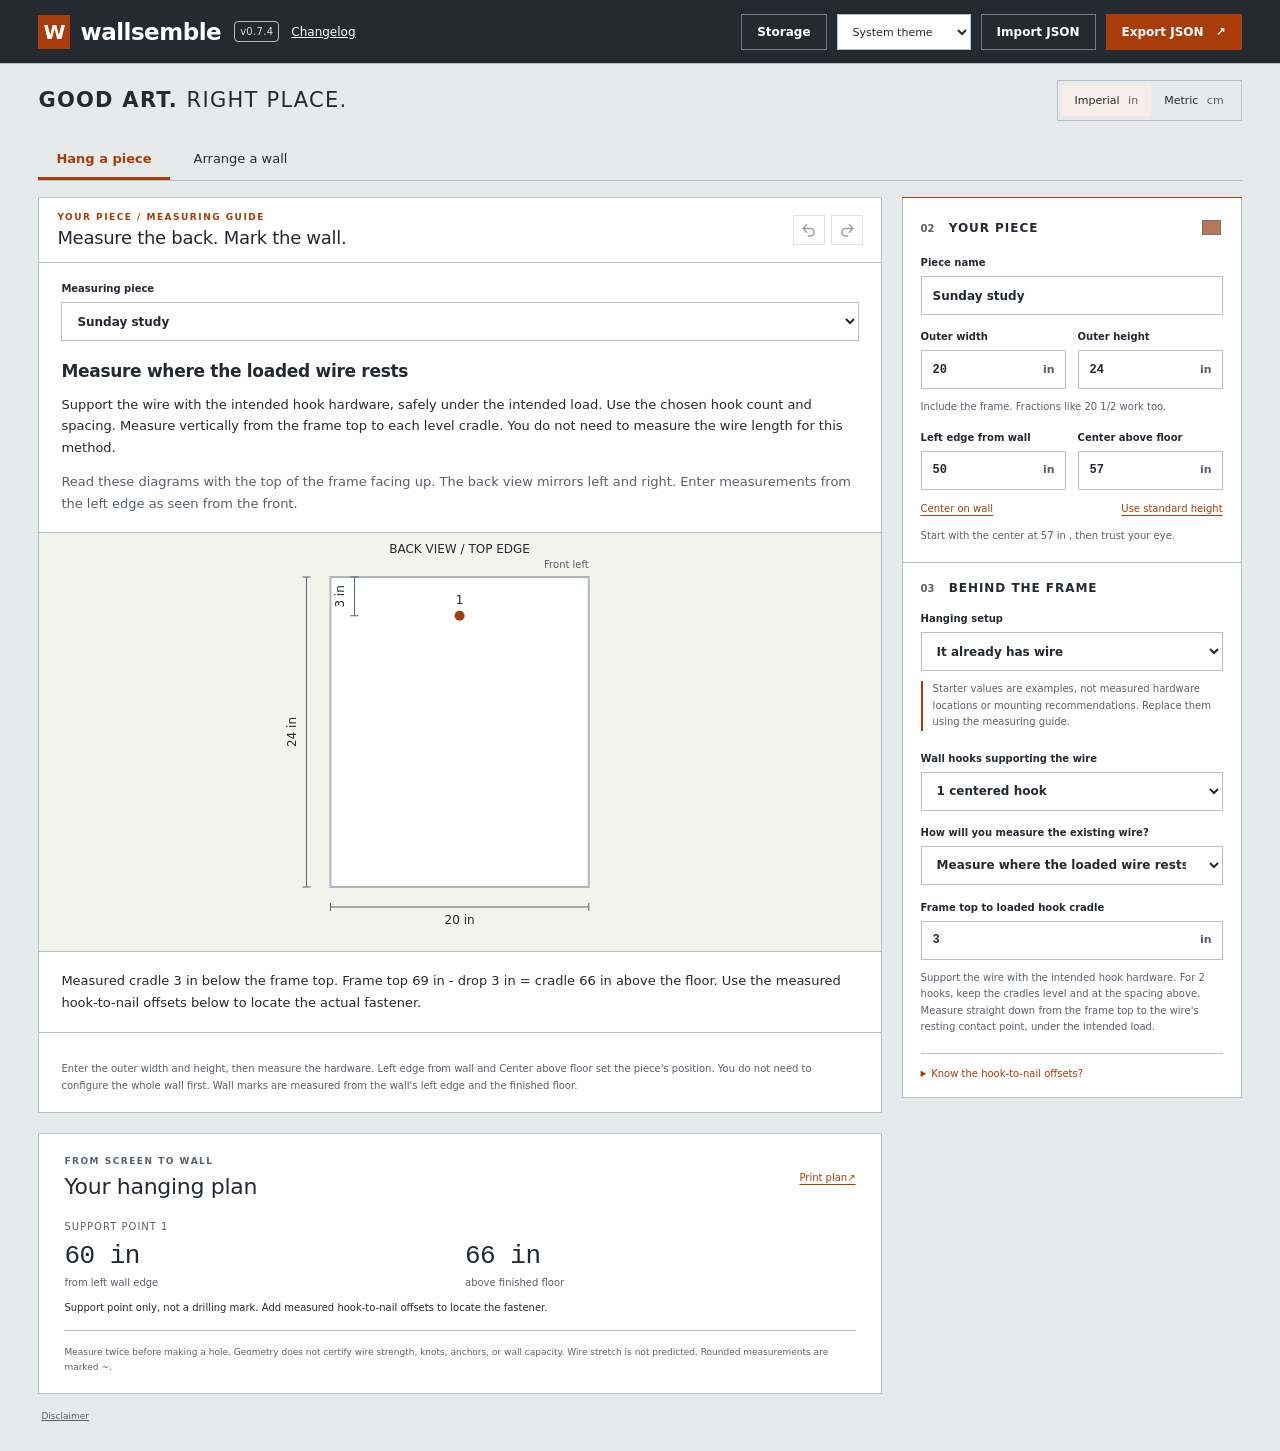
==== commit a4e81034: "deploy: v0.7.4" ====
--- a/index.html
+++ b/index.html
@@ -29,7 +29,7 @@
       rel="icon"
       href="data:image/svg+xml,%3Csvg xmlns='http://www.w3.org/2000/svg' viewBox='0 0 32 32'%3E%3Crect width='32' height='32' fill='%23a83c0a'/%3E%3Cpath d='M7 9l4 15 5-11 5 11 4-15' fill='none' stroke='%23ffffff' stroke-width='2'/%3E%3C/svg%3E"
     >
-    <script type="module" crossorigin src="./assets/app-DHYY9ZTh.js"></script>
+    <script type="module" crossorigin src="./assets/app-CUDy6jjl.js"></script>
     <link rel="modulepreload" crossorigin href="./assets/theme-BSIugD4u.js">
     <link rel="stylesheet" crossorigin href="./assets/theme-DJT2625J.css">
   </head>
@@ -41,7 +41,7 @@
           <span class="brand-mark" aria-hidden="true">W</span>wallsemble<span
             class="version"
           >
-            v0.7.3
+            v0.7.4
           </span>
         </a>
         <a
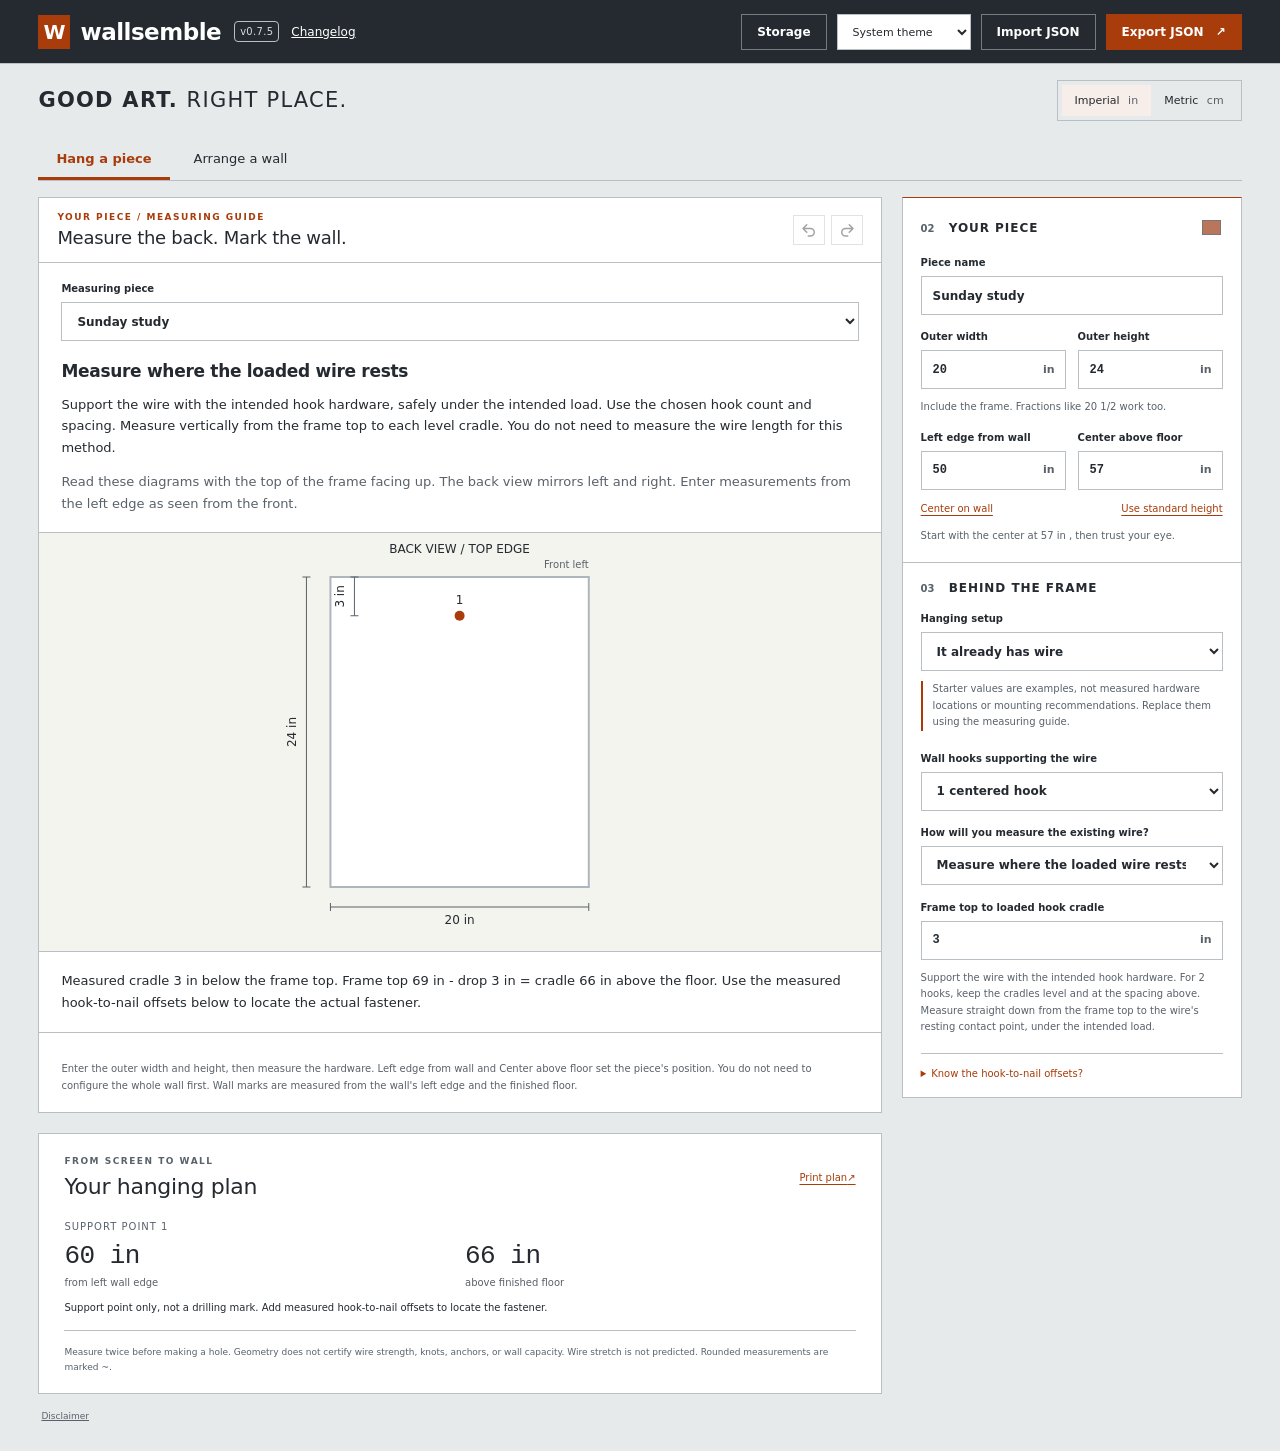
==== commit a3672132: "deploy: v0.7.5" ====
--- a/index.html
+++ b/index.html
@@ -29,7 +29,7 @@
       rel="icon"
       href="data:image/svg+xml,%3Csvg xmlns='http://www.w3.org/2000/svg' viewBox='0 0 32 32'%3E%3Crect width='32' height='32' fill='%23a83c0a'/%3E%3Cpath d='M7 9l4 15 5-11 5 11 4-15' fill='none' stroke='%23ffffff' stroke-width='2'/%3E%3C/svg%3E"
     >
-    <script type="module" crossorigin src="./assets/app-CUDy6jjl.js"></script>
+    <script type="module" crossorigin src="./assets/app-7uxvy8wU.js"></script>
     <link rel="modulepreload" crossorigin href="./assets/theme-BSIugD4u.js">
     <link rel="stylesheet" crossorigin href="./assets/theme-DJT2625J.css">
   </head>
@@ -41,7 +41,7 @@
           <span class="brand-mark" aria-hidden="true">W</span>wallsemble<span
             class="version"
           >
-            v0.7.4
+            v0.7.5
           </span>
         </a>
         <a
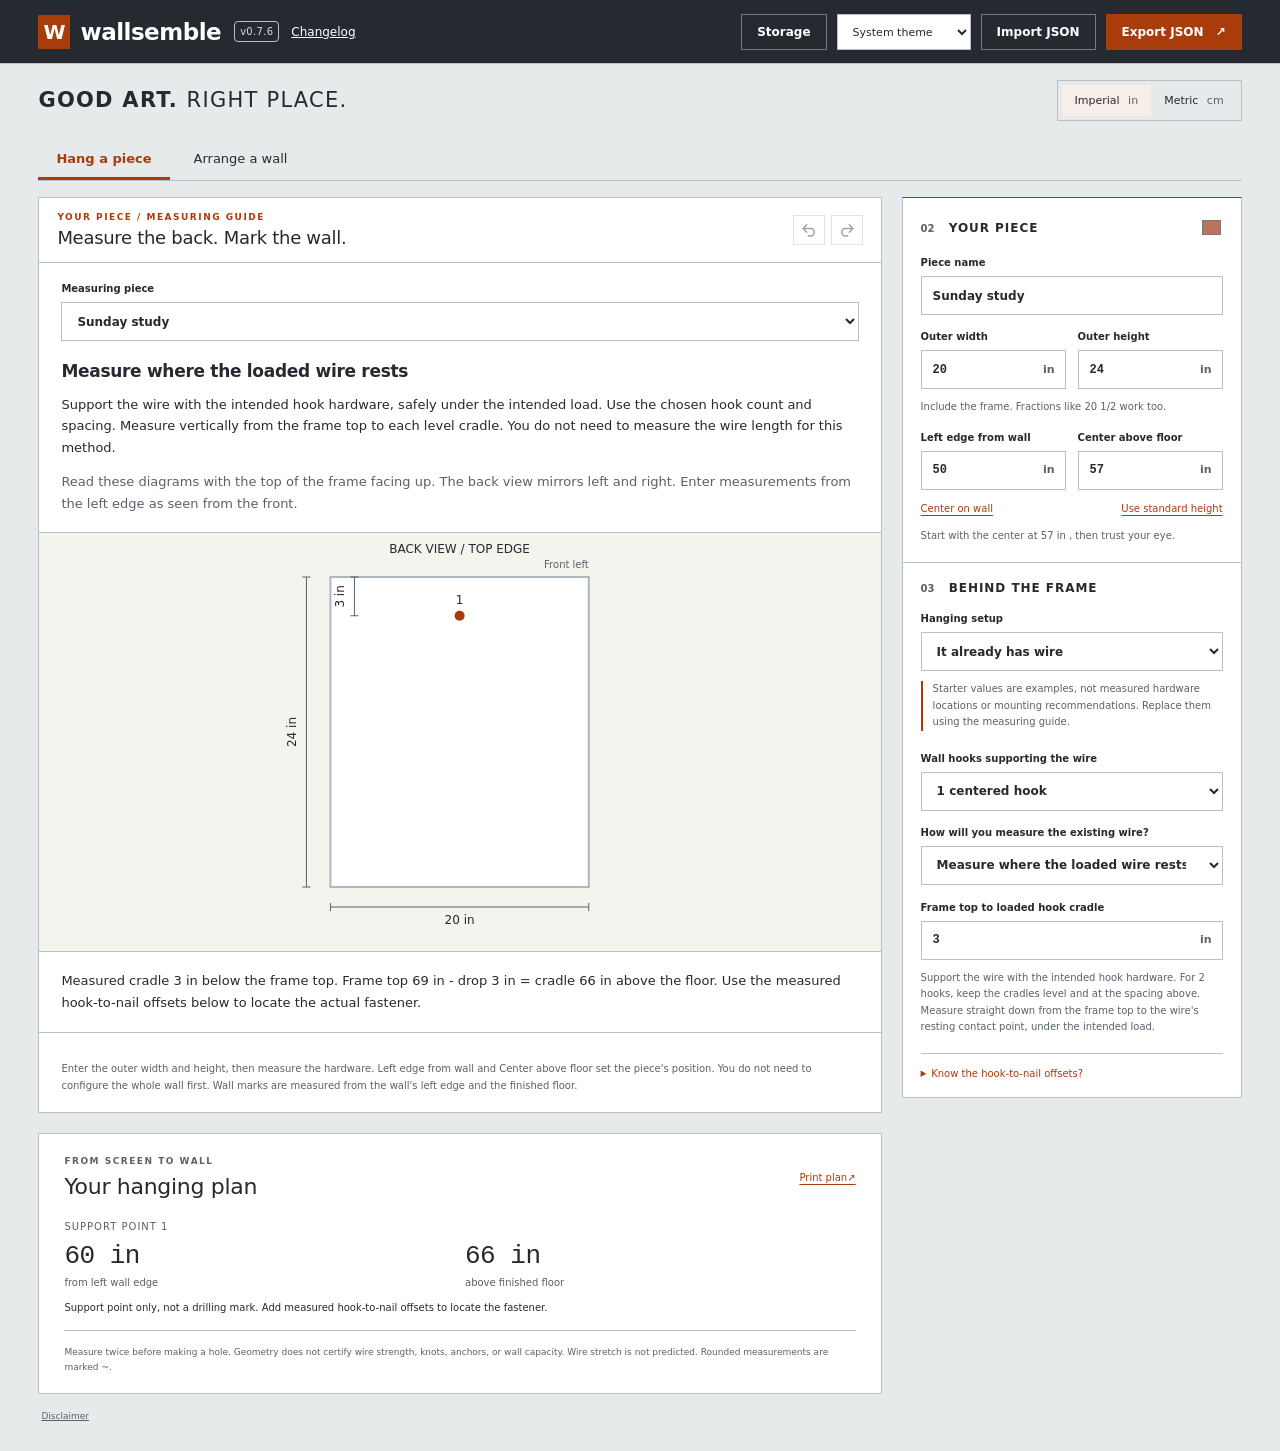
==== commit 5b3501c0: "deploy: v0.7.6" ====
--- a/index.html
+++ b/index.html
@@ -29,7 +29,7 @@
       rel="icon"
       href="data:image/svg+xml,%3Csvg xmlns='http://www.w3.org/2000/svg' viewBox='0 0 32 32'%3E%3Crect width='32' height='32' fill='%23a83c0a'/%3E%3Cpath d='M7 9l4 15 5-11 5 11 4-15' fill='none' stroke='%23ffffff' stroke-width='2'/%3E%3C/svg%3E"
     >
-    <script type="module" crossorigin src="./assets/app-7uxvy8wU.js"></script>
+    <script type="module" crossorigin src="./assets/app-D7MFdrra.js"></script>
     <link rel="modulepreload" crossorigin href="./assets/theme-BSIugD4u.js">
     <link rel="stylesheet" crossorigin href="./assets/theme-DJT2625J.css">
   </head>
@@ -41,7 +41,7 @@
           <span class="brand-mark" aria-hidden="true">W</span>wallsemble<span
             class="version"
           >
-            v0.7.5
+            v0.7.6
           </span>
         </a>
         <a
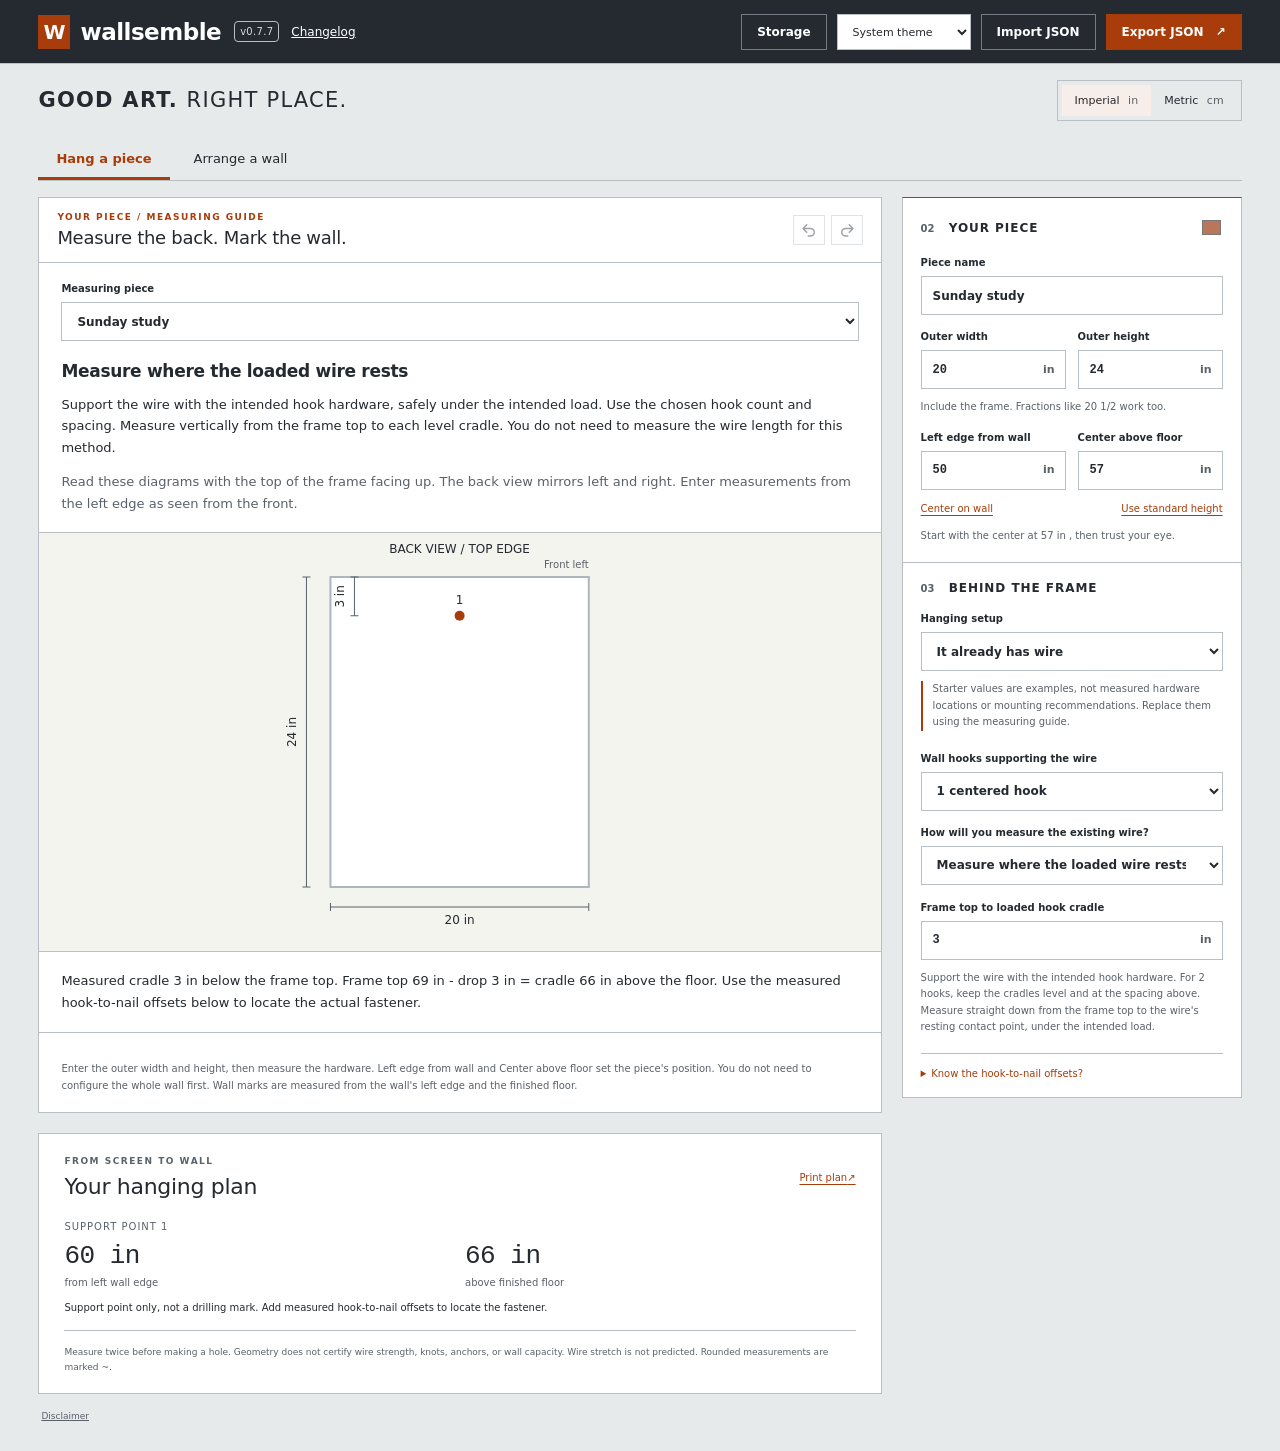
==== commit c3d250f9: "deploy: v0.7.7" ====
--- a/index.html
+++ b/index.html
@@ -29,7 +29,7 @@
       rel="icon"
       href="data:image/svg+xml,%3Csvg xmlns='http://www.w3.org/2000/svg' viewBox='0 0 32 32'%3E%3Crect width='32' height='32' fill='%23a83c0a'/%3E%3Cpath d='M7 9l4 15 5-11 5 11 4-15' fill='none' stroke='%23ffffff' stroke-width='2'/%3E%3C/svg%3E"
     >
-    <script type="module" crossorigin src="./assets/app-D7MFdrra.js"></script>
+    <script type="module" crossorigin src="./assets/app-wVJ-L6Yn.js"></script>
     <link rel="modulepreload" crossorigin href="./assets/theme-BSIugD4u.js">
     <link rel="stylesheet" crossorigin href="./assets/theme-DJT2625J.css">
   </head>
@@ -41,7 +41,7 @@
           <span class="brand-mark" aria-hidden="true">W</span>wallsemble<span
             class="version"
           >
-            v0.7.6
+            v0.7.7
           </span>
         </a>
         <a
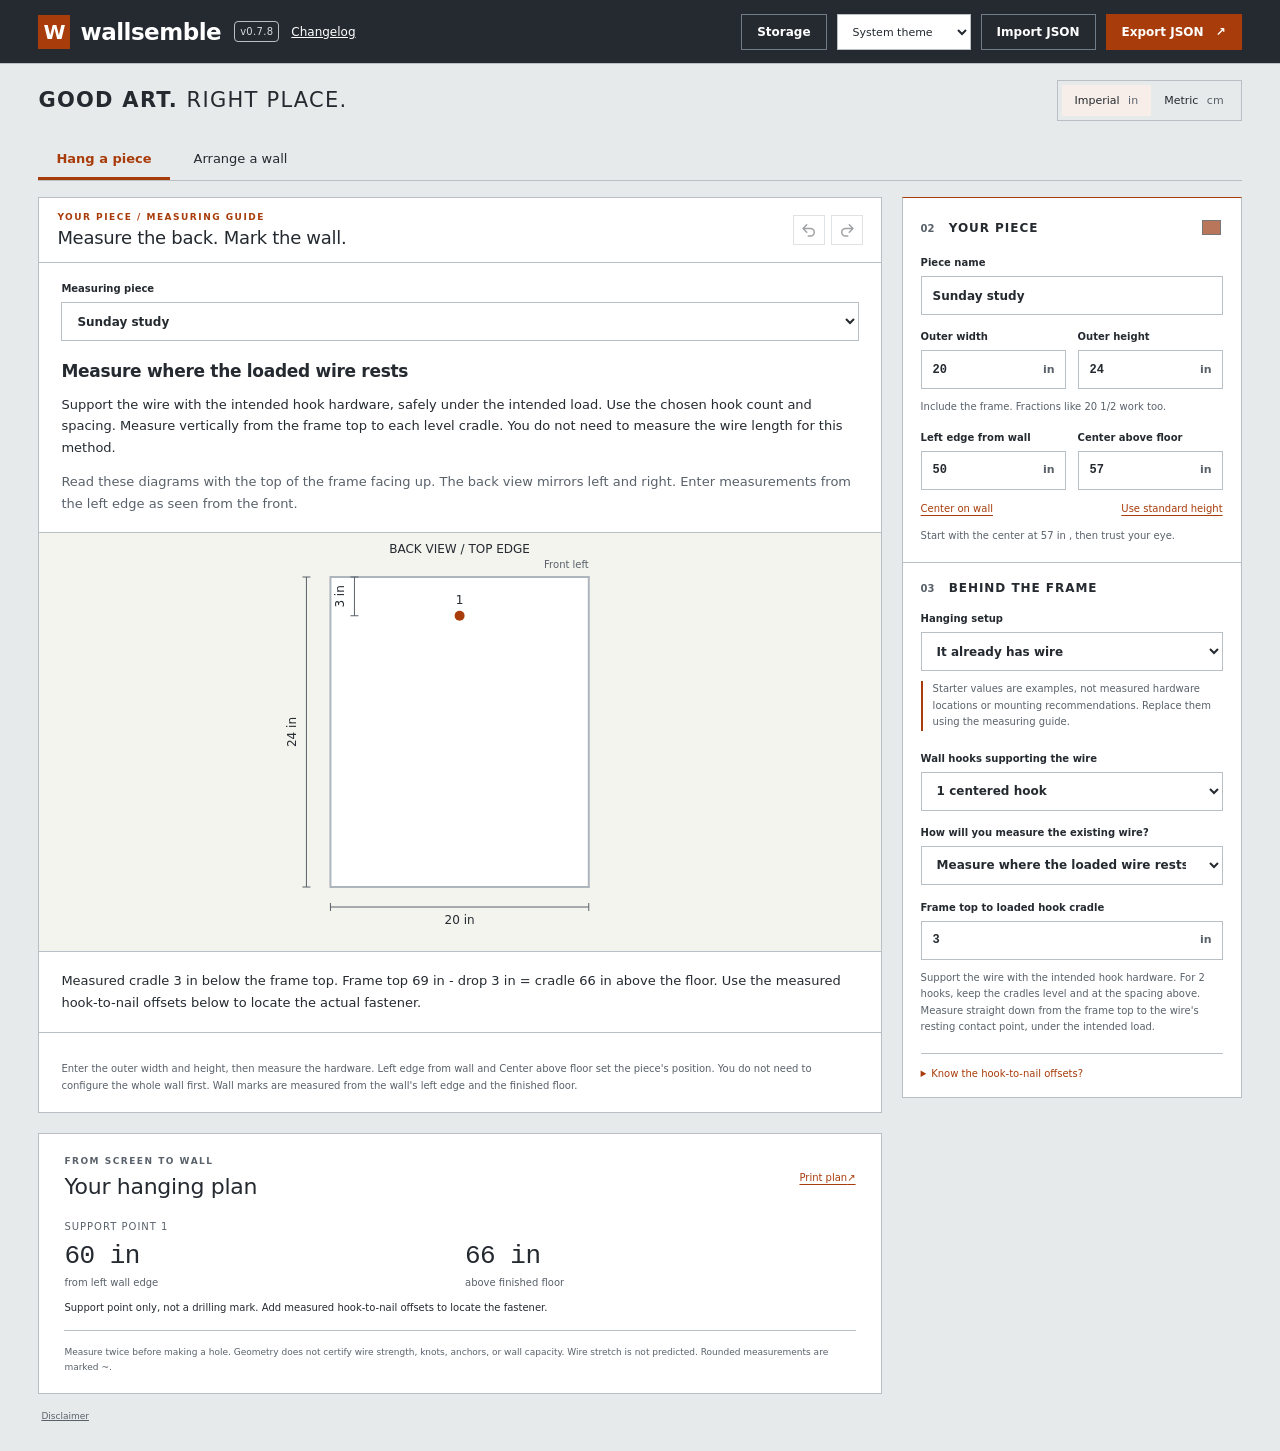
==== commit 80daf5f4: "deploy: v0.7.8" ====
--- a/index.html
+++ b/index.html
@@ -29,7 +29,7 @@
       rel="icon"
       href="data:image/svg+xml,%3Csvg xmlns='http://www.w3.org/2000/svg' viewBox='0 0 32 32'%3E%3Crect width='32' height='32' fill='%23a83c0a'/%3E%3Cpath d='M7 9l4 15 5-11 5 11 4-15' fill='none' stroke='%23ffffff' stroke-width='2'/%3E%3C/svg%3E"
     >
-    <script type="module" crossorigin src="./assets/app-wVJ-L6Yn.js"></script>
+    <script type="module" crossorigin src="./assets/app-96xsLlly.js"></script>
     <link rel="modulepreload" crossorigin href="./assets/theme-BSIugD4u.js">
     <link rel="stylesheet" crossorigin href="./assets/theme-DJT2625J.css">
   </head>
@@ -41,7 +41,7 @@
           <span class="brand-mark" aria-hidden="true">W</span>wallsemble<span
             class="version"
           >
-            v0.7.7
+            v0.7.8
           </span>
         </a>
         <a
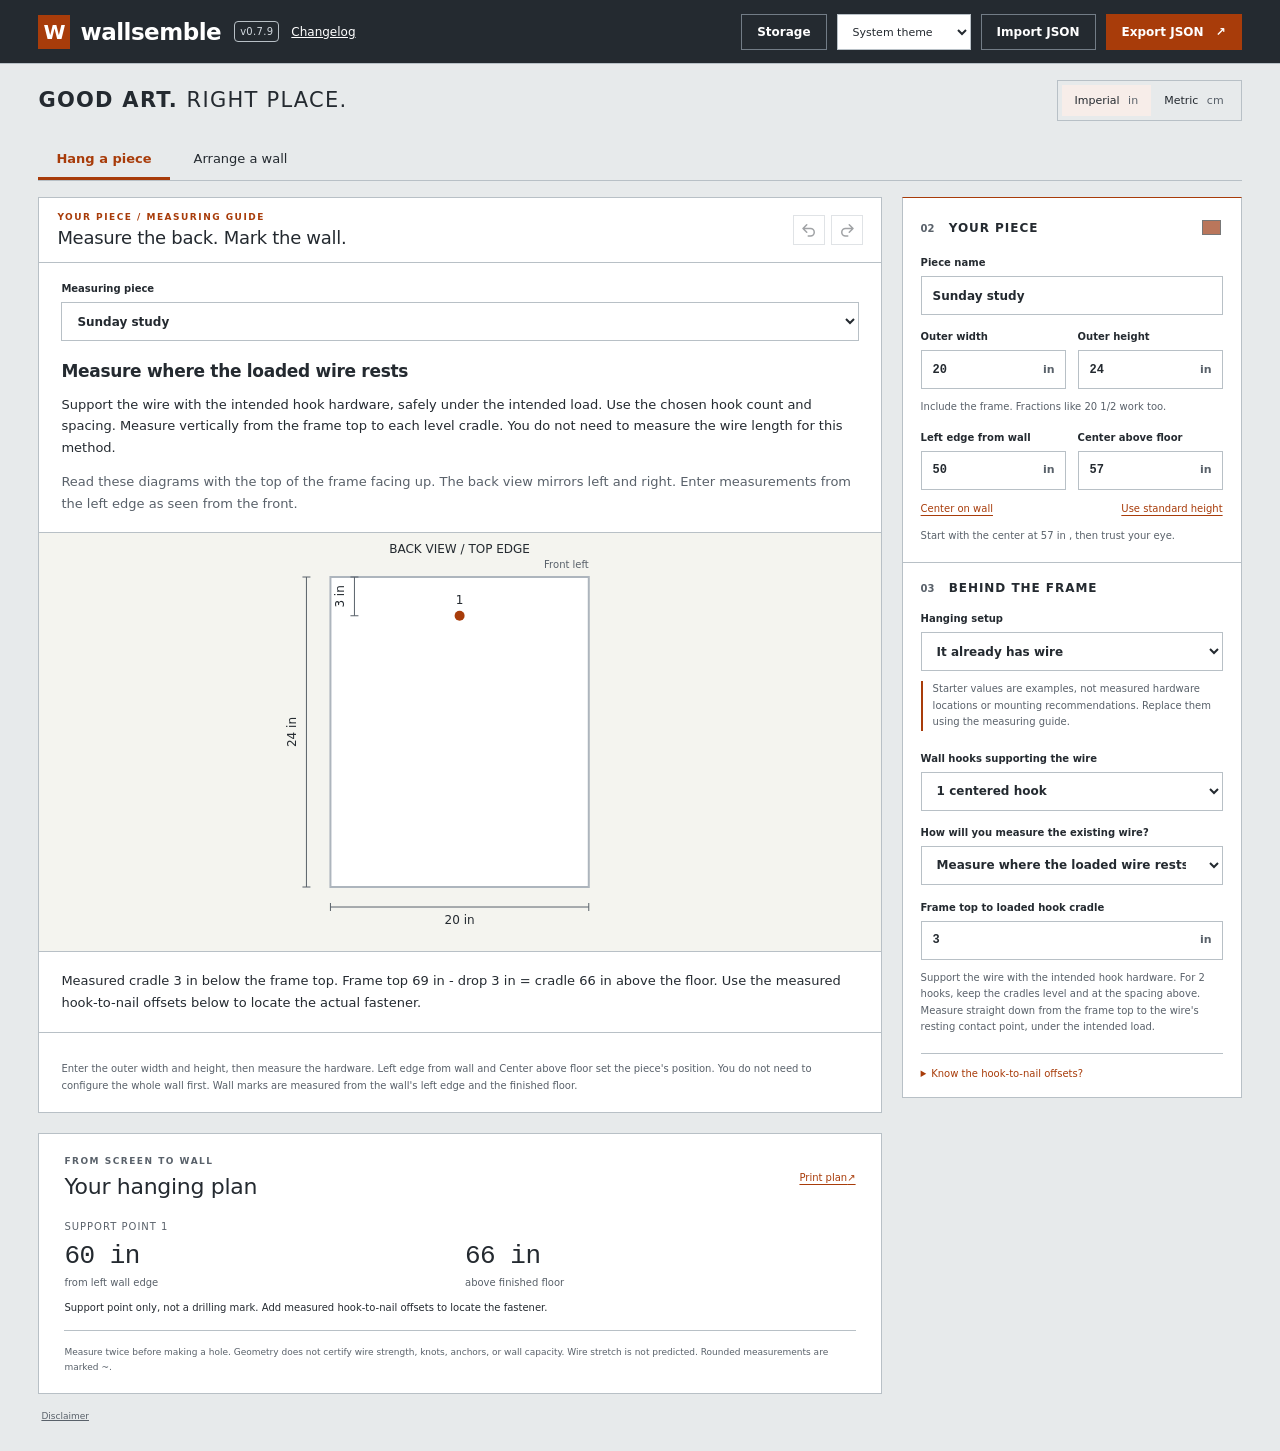
==== commit 32a98779: "deploy: v0.7.9" ====
--- a/index.html
+++ b/index.html
@@ -29,7 +29,7 @@
       rel="icon"
       href="data:image/svg+xml,%3Csvg xmlns='http://www.w3.org/2000/svg' viewBox='0 0 32 32'%3E%3Crect width='32' height='32' fill='%23a83c0a'/%3E%3Cpath d='M7 9l4 15 5-11 5 11 4-15' fill='none' stroke='%23ffffff' stroke-width='2'/%3E%3C/svg%3E"
     >
-    <script type="module" crossorigin src="./assets/app-96xsLlly.js"></script>
+    <script type="module" crossorigin src="./assets/app-B5nfK23E.js"></script>
     <link rel="modulepreload" crossorigin href="./assets/theme-BSIugD4u.js">
     <link rel="stylesheet" crossorigin href="./assets/theme-DJT2625J.css">
   </head>
@@ -41,7 +41,7 @@
           <span class="brand-mark" aria-hidden="true">W</span>wallsemble<span
             class="version"
           >
-            v0.7.8
+            v0.7.9
           </span>
         </a>
         <a
